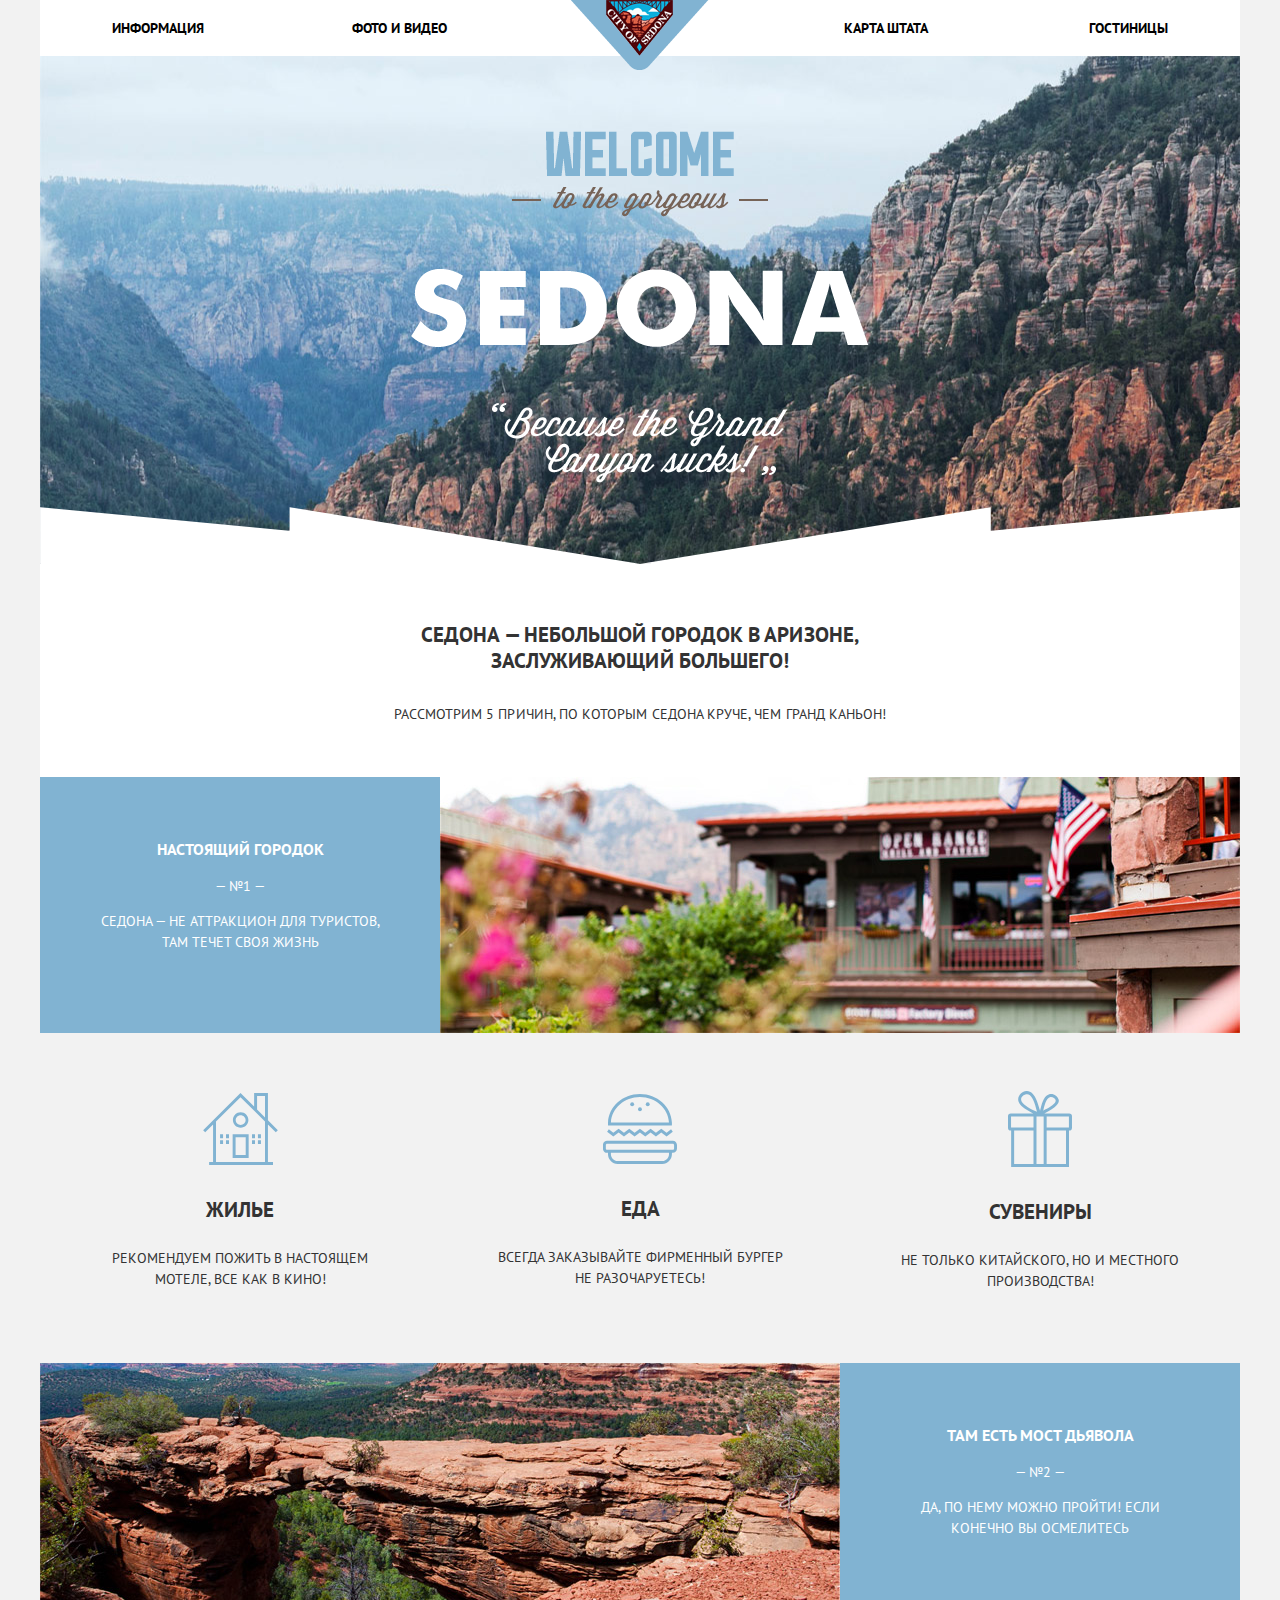
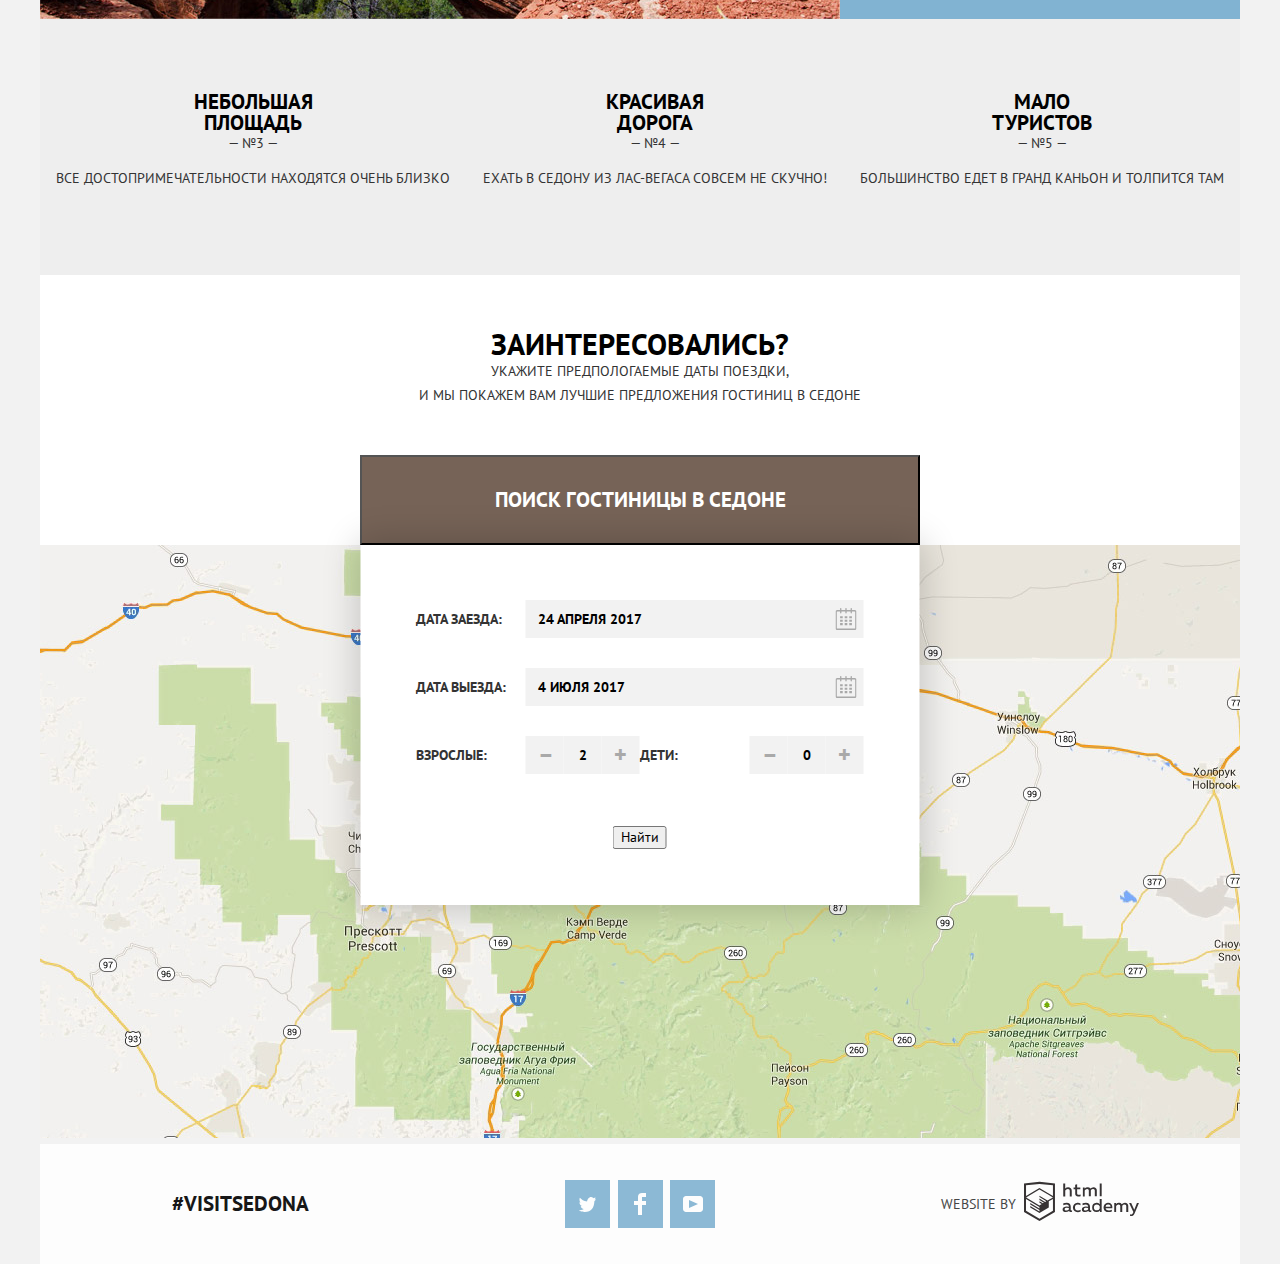
==== index.html @ 1374d5f4 "form" ====
<!DOCTYPE html>
<html lang="ru">

<head>
    <meta charset="utf-8">
    <title>sedona</title>
    <link href="https://fonts.googleapis.com/css?family=PT+Sans:400,700&amp;subset=cyrillic" rel="stylesheet">
    <link href="css/normalize.css" rel="stylesheet">
    <link href="css/style.css" rel="stylesheet">
</head>

<body class="container">

    <header class="main-header">
        <nav class="main-navigation">
            <a class="main-header-logo">
        <img src="img/logo.png" width="138" height="70" alt="Логотип Sedona">
        </a>

            <ul class="site-navigation">
                <li><a href="info.html">Информация</a></li>
                <li><a href="news.html">Фото и видео</a></li>
                <li><a href="price.html">Карта штата</a></li>
                <li><a href="catalog.html">Гостиницы</a></li>
            </ul>
        </nav>
    </header>

    <main>
        <div class="welcome-image">
            <img src="img/welcome-layer.png" width="458" height="352" alt="Welcome to the gorgeus Sedona">
        </div>

        <section class="annotation">
            <h1 class="visually-hidden">Седона</h1>
            <h2>Седона &mdash; небольшой городок в Аризоне, заслуживающий большего!</h2>
            <p>Рассмотрим 5 причин, по которым Седона круче, чем Гранд Каньон!</p>
        </section>

        <section class="reasons1">
            <h2 class="visually-hidden">Список преимуществ Седоны</h2>
            <div class="reasons-item">
                <h3>Настоящий городок</h3>
                <span>— №1 —</span>
                <p>Седона — не аттракцион для туристов, там течет своя жизнь</p>

            </div>
        </section>

        <section class="advantages">
            <ul class="advantages-list">
                <li class=advantages-item>
                    <svg xmlns="http://www.w3.org/2000/svg" width="75" height="72" viewBox="0 0 75 72"><g fill="#81B3D2"><path d="M29.656 65.033h16V41.21h-16v23.823zm2.937-20.899h10.125V62.11H32.593V44.134z"/><path d="M72.771 39.253l2.076-2.068-9.908-9.865V0H51.127v13.567L37.5 0 .152 37.185l2.077 2.068 7.832-7.795v37.618H6.124V72h63.875v-2.924H64.94V31.458l7.831 7.795zM62.002 69.076H12.999V28.534L37.5 4.149l24.502 24.385v40.542zm0-44.682l-7.938-7.902V2.924h7.938v21.47z"/><path d="M29.906 27.08c0 4.261 3.47 7.713 7.75 7.713 4.279 0 7.75-3.452 7.75-7.713 0-4.259-3.471-7.713-7.75-7.713-4.281 0-7.75 3.454-7.75 7.713zm7.75-4.945c2.744 0 4.969 2.214 4.969 4.945 0 2.732-2.225 4.948-4.969 4.948-2.746 0-4.97-2.216-4.97-4.948 0-2.731 2.225-4.945 4.97-4.945zM17.061 41.21h3v3.919h-3zM22.999 41.21h3v3.919h-3zM17.061 47.182h3v3.919h-3zM22.999 47.182h3v3.919h-3zM48.998 41.21h3v3.919h-3zM54.936 41.21h3v3.919h-3zM48.998 47.182h3v3.919h-3zM54.936 47.182h3v3.919h-3z"/></g></svg>
                    <h4>Жилье</h4>
                    <p>Рекомендуем пожить в настоящем<br> мотеле, все как в кино!</p>
                </li>
                <li class=advantages-item>
                    <svg xmlns="http://www.w3.org/2000/svg" width="74" height="70" viewBox="0 0 74 70"><g fill="#81B3D2"><path d="M69.854 46.71H4.051c-2.274 0-4.135 1.94-4.135 4.313v3.504c0 2.372 1.861 4.313 4.135 4.313h.93v1.053c0 5.536 4.341 10.065 9.648 10.065h44.646c5.306 0 9.648-4.529 9.648-10.065V58.84h.93c2.274 0 4.135-1.941 4.135-4.313v-3.504c0-2.373-1.86-4.313-4.134-4.313zm-3.848 13.184c0 3.871-3.019 7.021-6.73 7.021H14.629c-3.711 0-6.731-3.15-6.731-7.021v-1.053h58.107v1.053zm5.065-5.367c0 .688-.558 1.271-1.218 1.271H4.051c-.66 0-1.217-.582-1.217-1.271v-3.504c0-.688.558-1.271 1.217-1.271h65.802c.66 0 1.218.582 1.218 1.271v3.504zM15.634 38.406l5.323 4.059 5.326-4.059 5.328 4.059 5.328-4.059 5.328 4.059 5.329-4.059 5.327 4.059 5.33-4.06 5.336 4.059 6.194-4.712-1.72-2.459-4.474 3.403-5.336-4.057-5.33 4.056-5.327-4.057-5.329 4.057-5.328-4.057-5.328 4.057-5.328-4.057-5.325 4.057-5.323-4.057-5.327 4.057-4.467-3.401-1.721 2.457 6.188 4.714zM7.978 31.544H68.855c.041-.619.069-1.241.069-1.87 0-.394-.016-.783-.032-1.173C68.227 12.657 54.186 0 36.952 0 19.719 0 5.677 12.657 5.013 28.501c-.017.39-.032.78-.032 1.173 0 .629.028 1.251.07 1.87h2.927zM36.952 3.043c15.591 0 28.35 11.316 29.021 25.458H7.931c.673-14.142 13.43-25.458 29.021-25.458z"/><ellipse cx="36.952" cy="15.26" rx="1.945" ry="2.03"/><ellipse cx="29.172" cy="10.23" rx="1.946" ry="2.03"/><ellipse cx="44.732" cy="10.23" rx="1.946" ry="2.03"/></g></svg>
                    <h4>Еда</h4>
                    <p>Всегда заказывайте фирменный бургер не разочаруетесь!</p>
                </li>
                <li class=advantages-item>
                    <svg xmlns="http://www.w3.org/2000/svg" width="64" height="76" viewBox="0 0 64 76"><path fill-rule="evenodd" clip-rule="evenodd" fill="#81B3D2" d="M61.097 22.501H36.312C50.125 15.602 51.229 11.25 50.72 8.816c-1.162-3.963-5.692-7.023-10.002-5.407-5.569 2.089-7.137 10.388-8.644 16.387-1.924-6.07-3.784-13.814-8.136-17.737C22.677.921 20.843-.205 18.175.031c-4.026.356-9.802 5.382-7.458 10.981 2.251 5.378 9.687 8.777 14.578 11.489H2.879A2.882 2.882 0 0 0 0 25.37v11.322a2.882 2.882 0 0 0 2.879 2.869h.274V76h57.841V39.561h.103a2.882 2.882 0 0 0 2.88-2.869V25.37a2.882 2.882 0 0 0-2.88-2.869zM42.413 5.944c2.103-.31 4.982 1.299 5.255 3.209.393 2.756-3.4 5.255-5.086 6.421-2.523 1.744-4.928 2.643-7.287 4.055.884-3.69 2.549-13.011 7.118-13.685zm-22.882 9.968c-2.225-1.485-6.544-4.431-6.44-7.771.112-3.595 5.743-6.57 8.814-3.886 3.856 3.371 5.713 11.105 7.119 16.557-3.249-1.539-6.328-2.788-9.493-4.9zm5.972 57.114H6.136V39.561h19.368v33.465zm0-36.502H3.046V25.538h22.457v10.986zm10.157 0v36.503h-7.174V25.538h7.174v10.986zm22.351 36.502H38.644V39.561h19.367v33.465zm2.92-36.502H38.644V25.538h22.287v10.986z"/></svg>
                    <h4>Сувениры</h4>
                    <p>Не только китайского, но и местного производства!</p>
                </li>
            </ul>
        </section>

        <section class="reasons2">
            <div class="reasons-item">
                <h3>Там есть Мост Дьявола</h3>
                <span>— №2 — </span>
                <p>Да, по нему можно пройти! Если конечно вы осмелитесь</p>
            </div>
        </section>

        <section class="features">
            <ul class="features-list">
                <li class="feature-item">
                    <h3>Небольшая площадь</h3>
                    <span>— №3 —</span>
                    <p>Все достопримечательности находятся очень близко</p>
                </li>
                <li class="feature-item">
                    <h3>Красивая дорога</h3>
                    <span>— №4 —</span>
                    <p>Ехать в Седону из Лас-Вегаса совсем не скучно!</p>
                </li>
                <li class="feature-item">
                    <h3>Мало туристов</h3>
                    <span>— №5 —</span>
                    <p>Большинство едет в Гранд Каньон и толпится там</p>
                </li>
            </ul>
        </section>

        <section class="form">
            <h2>Заинтересовались?</h2>
            <p>Укажите предпологаемые даты поездки,<br> и мы покажем вам лучшие предложения гостиниц в Седоне</p>
            <button type="submit" class="search-button button">Поиск гостиницы в Седоне</button>
            <form class="search-form" method="get" action="https://echo.htmlacademy.ru">
                <p class="search-item">
                    <label for="search-checkindate">Дата заезда:</label>
                    <input id="search-checkindate" type="text" name="search-checkindate" value="24 апреля 2017">
                    <span class="visually-hidden">Открыть календарь</span>
                    <span class="calendar">
<svg xmlns="http://www.w3.org/2000/svg" width="21" height="22" viewBox="0 0 21 22"><path d="M19.251 2.025h-2.845V.648c0-.381-.294-.689-.656-.689-.363 0-.656.308-.656.689v1.377h-3.938V.648c0-.381-.294-.689-.655-.689-.363 0-.657.308-.657.689v1.377H5.906V.648c0-.381-.294-.689-.656-.689-.363 0-.657.308-.657.689v1.377H1.75C.784 2.025 0 2.847 0 3.862v16.302C0 21.179.784 22 1.75 22h17.501c.966 0 1.749-.821 1.749-1.836V3.862c0-1.015-.783-1.837-1.749-1.837zm.437 18.139a.448.448 0 0 1-.437.459H1.75a.45.45 0 0 1-.438-.459V3.862a.45.45 0 0 1 .438-.459h2.844v1.378c0 .381.294.689.657.689.362 0 .656-.308.656-.689V3.403h3.938v1.378c0 .381.294.689.657.689.361 0 .655-.308.655-.689V3.403h3.938v1.378c0 .381.293.689.656.689.362 0 .656-.308.656-.689V3.403h2.845c.241 0 .437.206.437.459v16.302z"/><path d="M4.594 8.225h2.625v2.066H4.594zM4.594 11.668h2.625v2.067H4.594zM4.594 15.112h2.625v2.066H4.594zM9.188 15.112h2.625v2.066H9.188zM9.188 11.668h2.625v2.067H9.188zM9.188 8.225h2.625v2.066H9.188zM13.781 15.112h2.625v2.066h-2.625zM13.781 11.668h2.625v2.067h-2.625zM13.781 8.225h2.625v2.066h-2.625z"/></svg>
</span>
                </p>
                <p class="search-item">
                    <label for="search-checkoutdate">Дата выезда:</label>
                    <input id="search-checkoutdate" type="text" name="checkoutdate" value="4 июля 2017">
                    <span class="visually-hidden">Открыть календарь</span>
                    <span class="calendar">
<svg xmlns="http://www.w3.org/2000/svg" width="21" height="22" viewBox="0 0 21 22"><path d="M19.251 2.025h-2.845V.648c0-.381-.294-.689-.656-.689-.363 0-.656.308-.656.689v1.377h-3.938V.648c0-.381-.294-.689-.655-.689-.363 0-.657.308-.657.689v1.377H5.906V.648c0-.381-.294-.689-.656-.689-.363 0-.657.308-.657.689v1.377H1.75C.784 2.025 0 2.847 0 3.862v16.302C0 21.179.784 22 1.75 22h17.501c.966 0 1.749-.821 1.749-1.836V3.862c0-1.015-.783-1.837-1.749-1.837zm.437 18.139a.448.448 0 0 1-.437.459H1.75a.45.45 0 0 1-.438-.459V3.862a.45.45 0 0 1 .438-.459h2.844v1.378c0 .381.294.689.657.689.362 0 .656-.308.656-.689V3.403h3.938v1.378c0 .381.294.689.657.689.361 0 .655-.308.655-.689V3.403h3.938v1.378c0 .381.293.689.656.689.362 0 .656-.308.656-.689V3.403h2.845c.241 0 .437.206.437.459v16.302z"/><path d="M4.594 8.225h2.625v2.066H4.594zM4.594 11.668h2.625v2.067H4.594zM4.594 15.112h2.625v2.066H4.594zM9.188 15.112h2.625v2.066H9.188zM9.188 11.668h2.625v2.067H9.188zM9.188 8.225h2.625v2.066H9.188zM13.781 15.112h2.625v2.066h-2.625zM13.781 11.668h2.625v2.067h-2.625zM13.781 8.225h2.625v2.066h-2.625z"/></svg>
</span>
                </p>
                <div class="wrap-column-index">
                    <p class="search-item">
                        <label for="search-adults">Взрослые:</label>
                        <span class="visually-hidden">Уменьшить количество взрослых</span>
                        <button class="minus" type="button">–</button>
                        <input id="search-adults" type="text" name="search-adults" value="2" class="guest">
                        <span class="visually-hidden">Увеличить количество взрослых</span>
                        <button class="plus" type="button">+</button>
                    </p>
                    <p class="search-item">
                        <label for="search-children" class="search-child">Дети:</label>
                        <span class="visually-hidden">Уменьшить количество детей</span>
                        <button class="minus" type="button">–</button>
                        <input id="search-children" type="text" name="search-children" value="0" class="guest">
                        <span class="visually-hidden">Увеличить количество детей</span>
                        <button class="plus" type="button">+</button>
                    </p>
                </div>
                <button class="form-button" type="submit">Найти</button>
            </form>
        </section>
        <div class="map">
            <img src="img/map.jpg" width="1200" height="593" alt="карта">
        </div>
    </main>

    <footer class="main-footer footer-index">

        <div class="footer-social">
            <a class="sedona-visit" href="#">#visitsedona</a>
            <ul class="social-link">
                <li><a class="social-button" href="#" aria-label="Твиттер"><svg xmlns="http://www.w3.org/2000/svg" xmlns:xlink="http://www.w3.org/1999/xlink" width="17" height="15" viewBox="0 0 17 15"><path fill="#FFF" d="M10.95.144c1.685-.496 2.984.27 3.577 1.179.673-.231 1.331-.481 2.011-.708a2.345 2.345 0 0 1-.857 1.768c.685.17 1.304-.491 1.304-.491-.169 1-1.006 1.788-1.563 2.024-.231 6.75-3.175 11.217-10.077 11.082h-.446c-.41 0-4.164-.46-4.898-1.887 2.271.196 3.893-.422 4.693-1.177-.96-.3-2.679-.477-2.979-2.95.349.106.564.228 1.19.119C1.705 8.247.374 7.53.448 5.33c.285.328 1.067.536 1.34.472C1.085 5.561-.182 2.442.894.85c1.818 1.854 3.735 3.606 7.152 3.773C8.254 2.33 9.183.793 10.95.144z"/></svg></a></li>
                <li><a class="social-button" href="#" aria-label="Фейсбук"><svg xmlns="http://www.w3.org/2000/svg" width="12" height="22" viewBox="0 0 12 22"><path fill="#FFF" d="M12 4V0H8a4 4 0 0 0-4 4v4H0v4h4v10h4V12h4V8H8V4h4z"/></svg></a></li>
                <li><a class="social-button" href="#" aria-label="Youtube"><svg xmlns="http://www.w3.org/2000/svg" xmlns:xlink="http://www.w3.org/1999/xlink" width="20" height="16" viewBox="0 0 20 16"><path fill="#FFF" d="M17 0H3C1.35 0 0 1.35 0 3v10c0 1.65 1.35 3 3 3h14c1.65 0 3-1.35 3-3V3c0-1.65-1.35-3-3-3zM6.027 11.998V4.002L15.014 8l-8.987 3.998z"/></svg></a></li>
            </ul>

            <p class="footer-copyright">

                <span>Website by</span>
                <a class="footer-logo" href="https://htmlacademy.ru"><svg id="Layer_1" data-name="Layer 1" xmlns="http://www.w3.org/2000/svg" width="115" height="41" viewBox="0 0 108.08 36.85"><title>logo-htmlacademy-small1</title><path d="M44.61,26.88a2,2,0,0,0,.55-0.1v1.33a3.25,3.25,0,0,1-1.18.21,1.67,1.67,0,0,1-1.67-1,4.84,4.84,0,0,1-3.14,1.08c-1.51,0-2.91-.83-2.91-2.55,0-2.13,2-2.79,3.71-2.79a11.08,11.08,0,0,1,2.17.25v-0.3c0-1-.76-1.77-2.19-1.77a7.42,7.42,0,0,0-3,.64v-1.7a10.21,10.21,0,0,1,3.19-.55c2.36,0,3.81,1.12,3.81,3.65v3a0.54,0.54,0,0,0,.49.59h0.17Zm-6.44-1.13A1.35,1.35,0,0,0,39.63,27h0.11a3.39,3.39,0,0,0,2.41-1V24.58a9.72,9.72,0,0,0-1.81-.21c-1,0-2.16.33-2.16,1.38h0Zm12.36-6.11a5,5,0,0,1,2.57.64V22a4.08,4.08,0,0,0-2.3-.7,2.75,2.75,0,1,0,0,5.49,5,5,0,0,0,2.43-.64v1.71a6.27,6.27,0,0,1-2.76.57A4.21,4.21,0,0,1,46,24.51q0-.21,0-0.41a4.32,4.32,0,0,1,4.18-4.46h0.38Zm12.17,7.24a2,2,0,0,0,.55-0.1v1.33a3.25,3.25,0,0,1-1.18.21,1.67,1.67,0,0,1-1.67-1,4.84,4.84,0,0,1-3.14,1.08c-1.51,0-2.91-.83-2.91-2.55,0-2.13,2-2.79,3.71-2.79a11.08,11.08,0,0,1,2.17.25v-0.3c0-1-.76-1.77-2.19-1.77a7.42,7.42,0,0,0-3,.64v-1.7a10.21,10.21,0,0,1,3.19-.55c2.36,0,3.81,1.12,3.81,3.65v3a0.54,0.54,0,0,0,.49.59h0.17Zm-6.44-1.13A1.35,1.35,0,0,0,57.73,27h0.11a3.39,3.39,0,0,0,2.41-1V24.58a9.72,9.72,0,0,0-1.81-.21c-1.06,0-2.16.33-2.16,1.38h0ZM73,16V28.2H71.35V26.88a3.88,3.88,0,0,1-3.19,1.54,4.4,4.4,0,0,1,0-8.78,3.81,3.81,0,0,1,3,1.3V16H73Zm-4.53,5.22a2.76,2.76,0,1,0,0,5.52A2.86,2.86,0,0,0,71.15,25V23A2.91,2.91,0,0,0,68.49,21.27ZM79,19.64c3.31,0,4.46,2.68,3.92,5.09H76.7c0.21,1.5,1.67,2.11,3.19,2.11a6.11,6.11,0,0,0,2.64-.59v1.6a7.14,7.14,0,0,1-3,.57C77,28.42,74.78,27,74.78,24a4.18,4.18,0,0,1,4-4.39H79Zm0.09,1.54a2.28,2.28,0,0,0-2.44,2.1v0.06H81.3A2,2,0,0,0,79.13,21.18Zm5.73,7V19.87h1.65v1a3.81,3.81,0,0,1,2.78-1.27A2.86,2.86,0,0,1,91.89,21a4.12,4.12,0,0,1,2.91-1.33A3.06,3.06,0,0,1,98,23V28.2h-1.9V23.05a1.59,1.59,0,0,0-1.42-1.75H94.42a2.8,2.8,0,0,0-2.07,1.12V28.2h-1.9V23.05A1.59,1.59,0,0,0,89,21.31H88.8a3,3,0,0,0-2.21,1.29v5.63H84.86Zm21.31-8.33h1.9l-3.91,9.46c-0.9,2.17-2.09,2.86-3.35,2.86a4.76,4.76,0,0,1-1.1-.14V30.46a2.86,2.86,0,0,0,.85.12c0.9,0,1.58-.64,2.07-1.9l0.17-.42-4-8.4h2l2.86,6.29ZM38.73,1.46V6.22a3.81,3.81,0,0,1,2.7-1.14,3.25,3.25,0,0,1,3.44,3.4v5.15H43V8.72a1.81,1.81,0,0,0-1.61-2h-0.3a2.93,2.93,0,0,0-2.32,1.39v5.52h-1.9V1.46h1.9ZM49.94,2.31v3h3V6.91h-3v3.81c0,1.1.5,1.46,1.58,1.46a4.49,4.49,0,0,0,1.69-.33v1.6A6.8,6.8,0,0,1,51,13.8a2.55,2.55,0,0,1-2.86-2.74V6.89H46.58V5.26h1.5V2.74Zm5.4,11.31V5.28H57v1A3.81,3.81,0,0,1,59.77,5a2.86,2.86,0,0,1,2.6,1.33A4.12,4.12,0,0,1,65.28,5,3.06,3.06,0,0,1,68.44,8.4v5.21h-1.9V8.46a1.59,1.59,0,0,0-1.42-1.75H64.89a2.8,2.8,0,0,0-2.07,1.12v5.78h-1.9V8.46A1.59,1.59,0,0,0,59.5,6.71H59.27A3,3,0,0,0,57.06,8v5.63H55.34ZM71.17,1.45H73V13.6H71.17V1.45ZM14.71,0H14.55L0,1.54V28.21l14.55,8.66,14.55-8.66V1.54Zm12.5,27.1L14.55,34.64,1.9,27.12V16.18l12.59,7.5V25L5.86,19.9v1.31l8.68,5.21v1.39L5.87,22.65V24l8.68,5.21,8.75-5.24V18.31L27.2,16V27.12Zm0-12.53-3.48,2-1.6,1L14.51,13v1.31L21,18.23H21l-0.14.09-1,.54-5.37-3.2V17l4.24,2.52-1,.67-3.2-1.9v1.31l2.1,1.24L14.5,22.1,2,14.65,14.51,7.11Zm0-1.32L14.49,5.76,1.91,13.25v-10L14.56,1.92,27.21,3.25v10h0Z" transform="translate(0 -0.02)" fill="#231f20"/></svg></a>
            </p>
        </div>
    </footer>
</body>

</html>
---- css/style.css ----
body {
    margin: 0;
    padding: 0;

    font-family: "PT Sans", Arial, sans-serif;
    color: #333333;
    text-transform: uppercase;
    font-size: 14px;
    line-height: 21px;
    text-align: center;
    margin: 0;
    background-color: #f2f2f2;
    letter-spacing: normal;
}


a {
    text-decoration: none;
}

.visually-hidden:not(:focus):not(:active),
input[type="checkbox"].visually-hidden,
input[type="radio"].visually-hidden {
    position: absolute;
    width: 1px;
    height: 1px;
    margin: -1px;
    border: 0;
    padding: 0;
    white-space: nowrap;
    clip: rect(0 0 0 0);
    overflow: hidden;
}

.container {
    width: 1200px;
    margin-left: auto;
    margin-right: auto;
    box-sizing: border-box;
    padding: 0;
    box-shadow: 0 0 15px 5px rgba (0, 1, 1, .2)
}

.main-header {
    background-color: #ffffff;
}

.main-navigation {
    font-size: 14px;
    line-height: 26px;
    color: #000000;
}


.main-header-logo img {
    position: absolute;
    left: 50%;
    webkit-transform: translateX(-50%);
    ms-transform: translateX(-50%);
    transform: translateX(-50%);
    z-index: 1;
}


.site-navigation {
    list-style: none;
}


ul.site-navigation {
    margin: 0;
    padding: 0;
    min-height: 56px;
    display: flex;
    flex-direction: row;
    flex-wrap: wrap;
    justify-content: space-between;
    align-items: center;
}

.site-navigation li {
    width: 20%;
    margin: 0;
    padding: 0;
}

.site-navigation li:first-child {
    text-align: left;
    margin-left: 6%;
}

.site-navigation li:last-child {
    text-align: right;
    margin-right: 6%;
}

.site-navigation li:nth-child(2) {
    text-align: left;
    margin-right: auto;

}

.site-navigation li:nth-child(3) {
    text-align: right;
    margin-left: auto;

}

.site-navigation a {
    color: #000000;
    font-weight: bold;
}

.site-navigation a:hover {
    color: #81b3d2;
}

.site-navigation a:focus {
    color: #b2b2b2;
}

.site-navigation a:active {
    color: #000000;
    opacity: 0.3;
}

.current-page a {
    color: #766357;
}

.main-footer {
    background-color: #ffffff;
    opacity: 0.9;
}


.footer-social {
    display: flex;
    justify-content: center;
    align-items: center;
    flex-wrap: wrap;
    min-height: 120px;
    text-align: center;
}


.sedona-visit {
    text-align: center;
    font-size: 21px;
    line-height: 26px;
    font-weight: 700;
    color: #000;
    width: 400px;
}

.social-link {
    margin: 0;
    padding: 0;
    list-style: none;
    display: flex;
    align-items: center;
    justify-content: space-between;
    width: 150px;
    padding-left: 125px;
    padding-right: 125px;
}

.social-button {
    display: flex;
    align-items: center;
    justify-content: center;
    width: 45px;
    height: 48px;
    background-color: #81b3d2;
}

.social-button:hover {
    background-color: #669ec0;
}

.social-button:focus,
.social-button:active {
    background-color: #5496bd;
}

.social-button:hover path {
    fill: #ffffff;
}

.social-button:active path {
    fill: #88b6d1;
}

.footer-copyright {
    display: flex;
    justify-content: center;
    align-items: center;
    width: 400px;
}

.footer-logo {
    padding-left: 8px;
    color: #231f20;
}

.footer-logo:hover path,
.footer-logo:focus path {
    fill: #81b3d2;
}

.footer-logo:active path {
    fill-opacity: 0.3;
}


/* index */

.welcome-image {
    width: 1200px;
    height: 508px;
    margin-left: auto;
    margin-right: auto;
    background-color: #7dacce;
    background-image: url("../img/background-photo.jpg");
    background-repeat: no-repeat;
    position: relative;
    background-position: 50% 21%;
    text-align: center;
}

.welcome-image img {
    margin-top: 75px;
    margin-bottom: 23px;
}

.welcome-image::after {
    content: url("../img/shape-1.png");
    position: absolute;
    bottom: -6px;
    left: 0;
}

.annotation {
    background-color: #ffffff;

    padding-top: 58px;
    padding-bottom: 50px;
    margin-left: auto;
    margin-right: auto;
}

.annotation h2 {
    font-size: 21px;
    line-height: 26px;
    font-weight: 700;
    text-align: center;
    letter-spacing: 0.04px;

    margin-top: 0;
    padding-bottom: 10px;
    width: 480px;
    padding-left: 360px;
}

.annotation p {
    line-height: 26px;
    letter-spacing: 0.06px;
    text-align: center;

    margin-left: auto;
    margin-right: auto;
    margin-bottom: 0px;
    margin-top: 0;
}

.city-info {
    font-size: 21px;
    line-height: 21px;
    color: #000000;
}

.reasons1,
.reasons2 {
    margin: 0px;
    padding: 0px;
    display: flex;

    list-style: none;
    background-color: #81b3d2;
}

.reasons1::after {
    width: 800px;
    height: 256px;
    content: url(../img/town.jpg)
}

.reasons-item {
    color: #ffffff;
    text-align: center;
    width: 400px;
    padding: 45px 58px;
}

.advantages-list {
    margin: 0;
    padding: 0;

    min-height: 330px;

    list-style: none;
}

.advantages-list,
.features-list {
    display: flex;
    flex-direction: row;
    justify-content: space-around;
    align-items: center;
}

.advantages-item {
    text-align: center;
    list-style: none;
    width: 300px;
}

.advantages-item h4 {
    font-size: 21px;
    line-height: 21px;
}


.reasons2::before {
    width: 800px;
    height: 256px;
    content: url(../img/bridge.jpg)
}

.features {
    background-color: #eeeeee;
}

.features-list {
    list-style: none;
    padding: 0;
    margin: 0;
    min-height: 256px;
}

.feauters-item {
    width: 280px;
}


.features h3 {
    font-size: 21px;
    line-height: 21px;
    color: #000000;
    margin: 0 auto;
    width: 135px;
}

.button {
    padding: 3px 10px;
    font: inherit;
    font-weight: 600;
}

.form {
    text-align: center;
    vertical-align: middle;

    background-color: #ffffff;
    margin-left: auto;
    margin-right: auto;
    margin-bottom: 0;
    position: relative;
}

.form h2 {
    margin: 0;
    font-size: 30px;
    font-weight: 700;
    color: #000000;

    padding-bottom: 5px;
    padding-top: 58px;
}

.form p {
    line-height: 24px;
    text-align: center;
    margin: 0 auto;
}

.search-button {
    font-size: 21px;
    line-height: 26px;
    font-weight: 700;
    color: #ffffff;
    text-transform: uppercase;

    background-color: #766357;

    min-width: 560px;
    margin-top: 48px;
    padding-top: 30px;
    padding-bottom: 30px;
}

.search-button:hover,
.search-button:focus {
    background-color: #604e43;
}

.search-button:active {
    opacity: 0.3;

    background-color: #503e33;
}

.search-form {
    background-color: #ffffff;
    position: absolute;
    left: 50%;
    -webkit-transform: translateX(-50%);
    -ms-transform: translateX(-50%);
    transform: translateX(-50%);
    top: 100%;
    padding-top: 55px;
    padding-left: 55px;
    padding-right: 56px;
    padding-bottom: 56px;
    -webkit-box-shadow: 0px 0px 35px 3px rgba(0, 1, 1, 0.2);
    box-shadow: 0px 0px 35px 3px rgba(0, 1, 1, 0.2);
    -webkit-animation-name: show;
    animation-name: show;
    -webkit-animation-duration: 1s;
    animation-duration: 1s;
    -webkit-animation-timing-function: ease;
    animation-timing-function: ease;

}

.search-form p {
    text-align: left;

    margin: 0;
    margin-bottom: 30px;
}

.search-form input[type="text"] {
    font: inherit;
    font-weight: 700;
    text-transform: uppercase;

    background-color: #f2f2f2;

    border: none;
    -webkit-box-sizing: border-box;
    box-sizing: border-box;
    height: 38px;
}

.search-form input[type="text"]:not(.guest) {
    font-weight: 700;
    color: #000000;

    width: 90%;
    position: relative;
    padding-left: 12px;
}

.search-form input[type="text"]:hover {
    background-color: #ebebeb;
}

.search-form input[type="text"]:focus {
    background-color: #ffffff;
    border-color: #e5e5e5;
}

.calendar {
    opacity: 0.3;
    position: absolute;
    left: 85%;
}

.calendar svg {
    display: block;
}

.calendar:hover {
    opacity: 1;
}

.calendar:active {
    fill: #81b3d2;
}

.guest {
    font: inherit;
    font-weight: 700;
    text-align: center;

    -webkit-box-sizing: border-box;
    box-sizing: border-box;
    height: 38px;
    width: 38px;
}

.minus,
.plus {
    font: inherit;
    font-size: 24px;
    font-weight: 600;
    line-height: 26px;
    text-transform: uppercase;
    color: #a9a9a9;

    background-color: #f2f2f2;

    border: none;
    cursor: pointer;
    -webkit-box-sizing: border-box;
    box-sizing: border-box;
    padding: 0px;
    width: 38px;
    height: 38px;
    padding-bottom: 3px;
    padding-left: 3px;
}

.plus {
    padding-top: 2px;
    padding-left: 0px;
}

.minus:hover,
.plus:hover,
.minus:focus,
.plus:focus {
    color: #000000;
}

.minus:active,
.plus:active {
    color: #81b3d2;
}

.search-item .child {
    min-width: 50px;
}

.search-item label {
    font-weight: 700;
    line-height: 26px;
    letter-spacing: 0.041px;
    padding-right: 10px;
    min-width: 100px;
}

.submit-button {
    font-size: 21px;
    line-height: 26px;
    font-weight: 700;
    min-height: 58px;
    min-width: 457px;
}

.submit-button:hover,
.submit-button:focus {
    background-color: #669ec0;
}

.submit-button:active {
    color: #88b6d1;

    background-color: #5496bd;
}

.search-item {
    display: -webkit-box;
    display: -ms-flexbox;
    display: flex;
    -webkit-box-align: center;
    -ms-flex-align: center;
    align-items: center;
    -ms-flex-negative: 0;
    flex-shrink: 0;
}

.wrap-column-index {
    display: -webkit-box;
    display: -ms-flexbox;
    display: flex;
    -webkit-box-pack: justify;
    -ms-flex-pack: justify;
    justify-content: space-between;
    padding-bottom: 22px;
}

.wrap-column-index label {
    width: 93px;
}

.search-item .child {
    padding-right: 0px;
    padding-left: 0px;
    display: block;
    width: 64px;
}



/* catalog */

.site-navigation current-page {
    color: #766357;
}

.filters {
    padding: 28px 72px;
    background-image: url("../img/filter background.jpg");
    background-repeat: no-repeat;
    background-position: 0 -55px;
    color: #ffffff;
}

.filter {
    display: flex;
    flex-wrap: wrap;
}

.filter-form:first-child {
    width: 255px;
}

.filter-form:nth-child(2) {
    width: 280px;
    margin-right: 200px;
}

.filter fieldset {
    margin: 0;
    padding: 0;
    border: none;
    text-align: left;
}

.filters-legend {

    font-weight: 700;
    font-size: 16px;
    line-height: 21px;
}

.filter ul {
    margin: 0;
    padding: 0;
    list-style: none;
}

.filter-option {
    margin-top: 25px;
    padding-left: 40px;
}

.filter-option label {
    position: relative;

    display: block;

    -webkit-user-select: none;
    -moz-user-select: none;
    -ms-user-select: none;
    user-select: none;
    cursor: pointer;
}


.filter-option label::before {
    content: "";

    position: absolute;
    left: -40px;

    width: 25px;
    height: 25px;

    background-image: url("../img/checkbox-off.svg");
    background-repeat: no-repeat;
    background-position: 0 0;
}

.filter-input:checked + label::before {
    width: 27px;

    background-image: url("../img/checkbox-on.svg");
}

.filter-input:disabled + label::before {
    opacity: 0.3;
}

.filter-option input:focus,
.filter-option input:active {
    color: #6a6a6a;
}

.filter input {
    margin: 0;
    padding: 0;

    font: inherit;
    color: inherit;

    background-color: transparent;
    border: none;
    outline: none;

    cursor: pointer;
}


.filter-range {
    margin-left: auto;
    width: 318px;
    color: #ffffff;
    text-transform: uppercase;
    text-align: left;
}

.price {
    position: relative;
    height: 36px;
    margin-top: 10px;
    margin-bottom: 20px;

    font-size: 0;
    border: 2px solid #ffffff;
    border-radius: 2px;
}

.price::after {
    content: "";
    position: absolute;
    top: 50%;
    left: 50%;

    width: 2px;
    height: 22px;

    background: #ffffff;
    transform: translate(-50%, -50%);
}

.price label {
    display: inline-block;

    font-size: 14px;
    line-height: 38px;
    vertical-align: top;

    cursor: pointer;
}

.price .min-price,
.price .max-price {
    width: 90px;
    padding-left: 65px;
}

.price input {
    width: 50px;
    margin: 0;

    color: inherit;
    font: inherit;

    background: none;
    border: none;
}

.range-controls {
    position: relative;

    margin-bottom: 32px;
}

.range-controls .scale {
    height: 2px;

    background: rgba(255, 255, 255, 0.3);
}

.range-controls .color-scale {
    width: 80%;
    height: 2px;

    background: #ffffff;
}

.btn-toggle {
    position: absolute;
    top: -9px;

    width: 4px;
    height: 4px;

    background: #ababab;
    border: 8px solid #ffffff;
    border-radius: 50%;
    box-shadow: 0 2px 1px 0 rgba(0, 1, 1, 0.2);
    cursor: pointer;
}

.btn-toggle-min {
    left: 0;
}

.btn-toggle-max {
    left: 80%;
}

.range-toggle:hover {
    background: #1c4f80;
}

.show {
    display: block;
    margin: 0 auto;
    padding: 6px 35px;

    font-size: 14px;
    line-height: 20px;
    color: #ffffff;
    text-transform: uppercase;

    background: transparent;
    border: 2px solid #ffffff;
    border-radius: 2px;
    cursor: pointer;
}

.show:hover {
    color: #000000;
    background-color: #ffffff;
    cursor: pointer;
}


.search-result {
    background-color: #ffffff;
}

.sort {
    display: flex;
    align-items: baseline;
    justify-content: flex-start;
    margin: 0;
    padding: 32px 72px;

    border-bottom: 1px solid #e5e5e5;
    list-style: none;
}


.found {
    font-family: inherit;
    font-size: 21px;
    font-weight: 700;
    line-height: 26px;
    color: #000000;
    margin-right: 45px;

}

.sort-by {
    font-size: 12px;
    font-weight: normal;
    line-height: 18px;
    color: #000000;
    padding-right: 42px;
}

.sorted {
    margin: 0;
    padding: 0;
}

.by-price,
.by-type,
.by-raiting {
    margin: 0;
    padding-right: 32px;
    font-size: 12px;
    line-height: 18px;
}

.by-price a {
    color: #a3c7de;
}

.by-raiting a,
.by-type a {
    color: #b2b2b2;
    border-bottom: 1px dotted #81b3d2;
}

.btn-sorting:hover {
    color: #81b3d2;
}

.btn-sorting:active {
    color: #000000;
}

.sort-result-btn {
    font-size: 0;
    line-height: 10px;
    padding-left: 470px;
}

.sort-up {
    margin-right: 12px;
}

.sort-second-link:hover path,
.sort-second-link:focus path {
    fill: #cacaca;
    fill-opacity: 1;
}

.sort-second-link:active path,
.sort-second-link.active path {
    fill: #81b3d2;
    fill-opacity: 1;
}

.sort-up:hover path,
.sort-down:hover path {
    fill: #231f20;
}

.sort-up:active path,
.sort-down:active path {
    fill: #81b3d2;
    fill-opacity: 1;
}

.hotels-list {
    margin: 0;
    padding: 0;
    display: flex;
    flex-direction: column;
    list-style: none;
}

.hotels-item {
    display: flex;
    align-items: flex-start;
    flex-wrap: wrap;
    width: 100%;
    padding: 30px 72px;
    border-bottom: 1px solid #e5e5e5;
}

.hotel-image {
    width: 135px;
    height: 90px;
}

.info-wrapper {
    padding-bottom: 8px;
}

.hotel-description {

    padding: 0 0 0 30px;
    text-align: left;
}

.hotel-description h3 {
    margin-top: 0;
    margin-bottom: 8px;
    font-size: 21px;
    line-height: 26px;
    color: #000;
}

.hotel-description h3:hover {
    color: #81b3d2;
}

.hotel-description h3:focus,
.hotel-description h3:active {
    color: #cacaca;
}

.info-wrapper b {
    width: 100px;
    display: inline-block;
    vertical-align: top;
    font-weight: 300;
}

.hotel-rating {
    display: flex;
    flex-direction: column;
    align-items: flex-end;
    justify-content: space-around;

    margin-left: 540px;

}

.stars {
    display: -webkit-box;
    display: -ms-flexbox;
    display: flex;
    list-style: none;
    margin: 0;
}

.stars span {
    display: block;
    width: 18px;
    min-height: 18px;
    margin: 0 0 0 6px;
    padding-bottom: 45px;
    background-image: url("../img/star.svg");
    background-repeat: no-repeat;
}

.rating {
    width: 110px;
    padding: 4px 0;

    text-align: center;

    background-color: #f2f2f2;
}


.btn-sorting {
    font-size: 12px;
    line-height: 18px;
    color: #000000;
}

.button-wrapper {
    display: flex;
}

.button-wrapper a {
    margin-right: 7px;
}

.button-info {
    font-size: 14px;
    line-height: 21px;
    color: #ffffff;

    background-color: #81b3d2;
    border: none;
}

.button-info:hover {
    background-color: #669ec0;
}

.button-info:focus,
.button-info:active {
    color: #88b6d1;
    background-color: #5496bd;
}

.button-buy {
    font-size: 14px;
    line-height: 21px;
    color: #ffffff;

    background-color: #766357;
    border: none;
}

.button-buy:hover {
    background-color: #604e43;
}

.button-buy:focus,
.button-buy:active {
    color: #857871;
    background-color: #503e33;
}
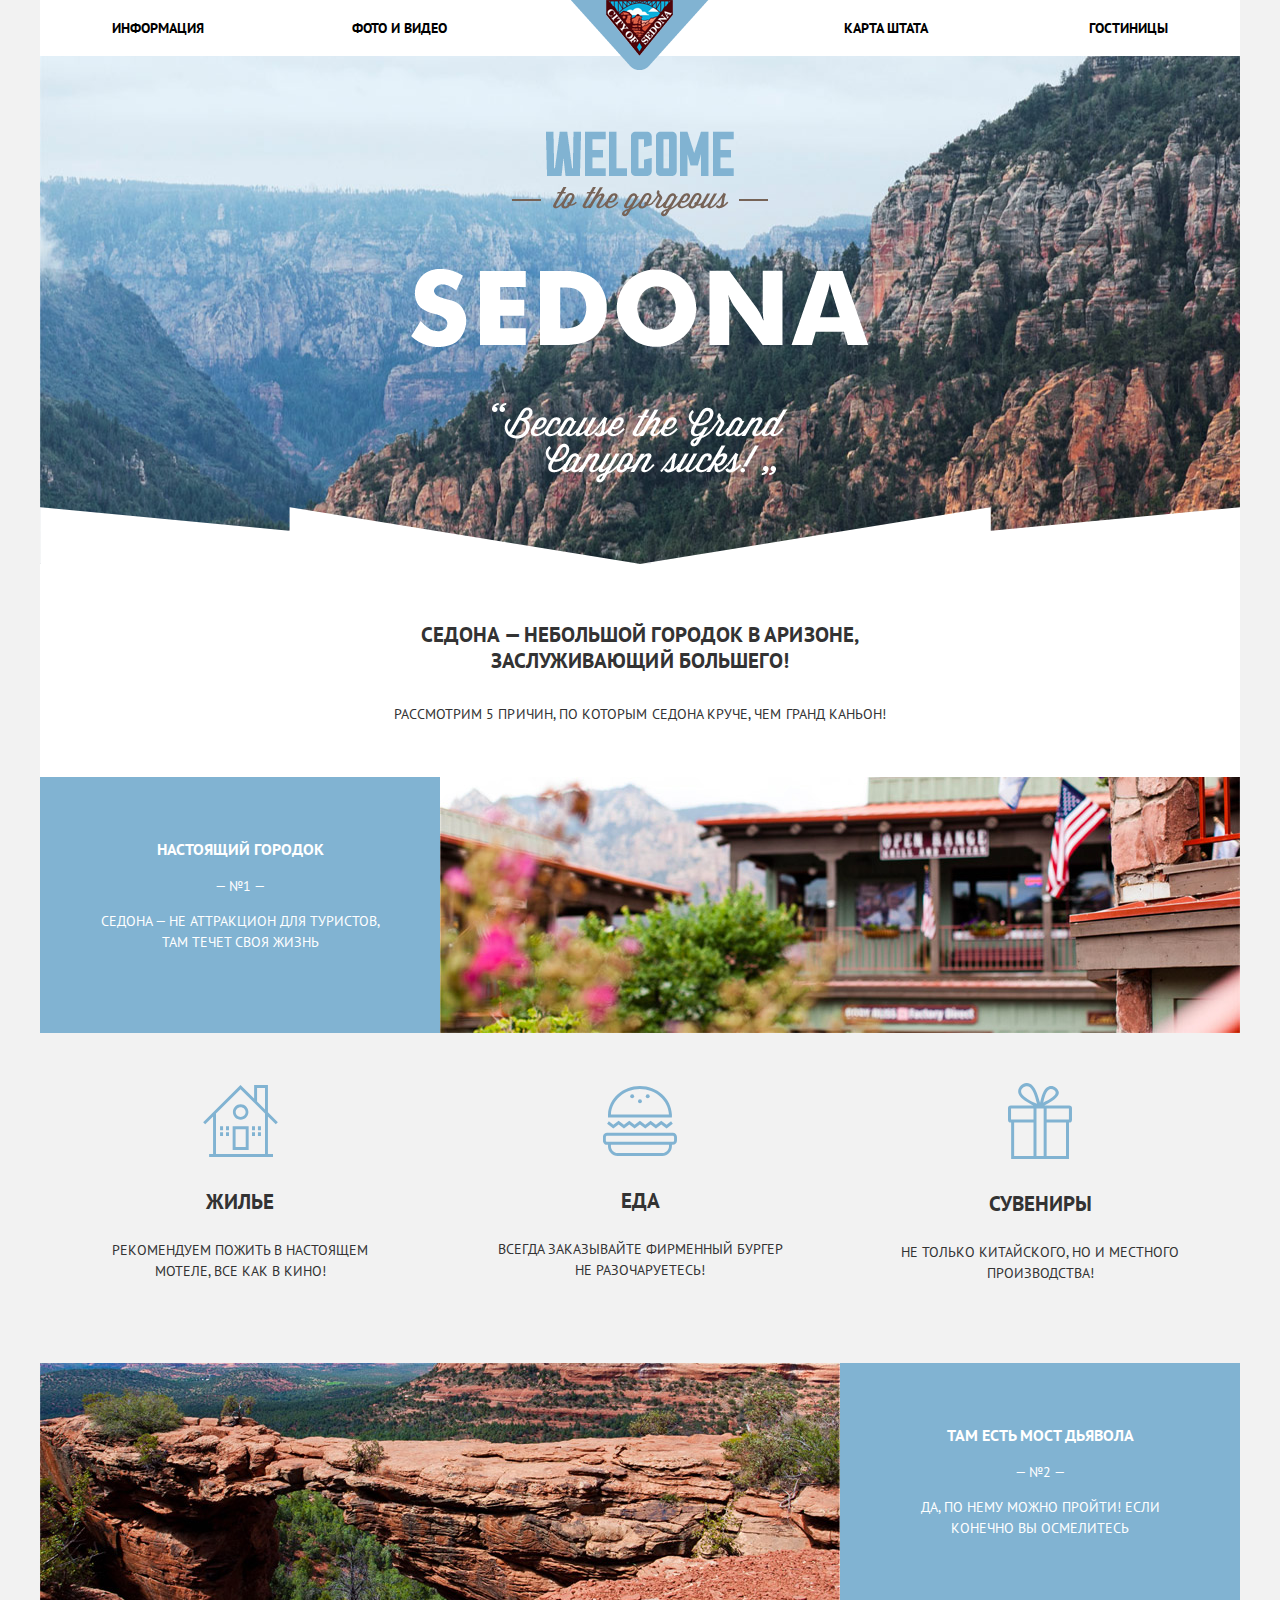
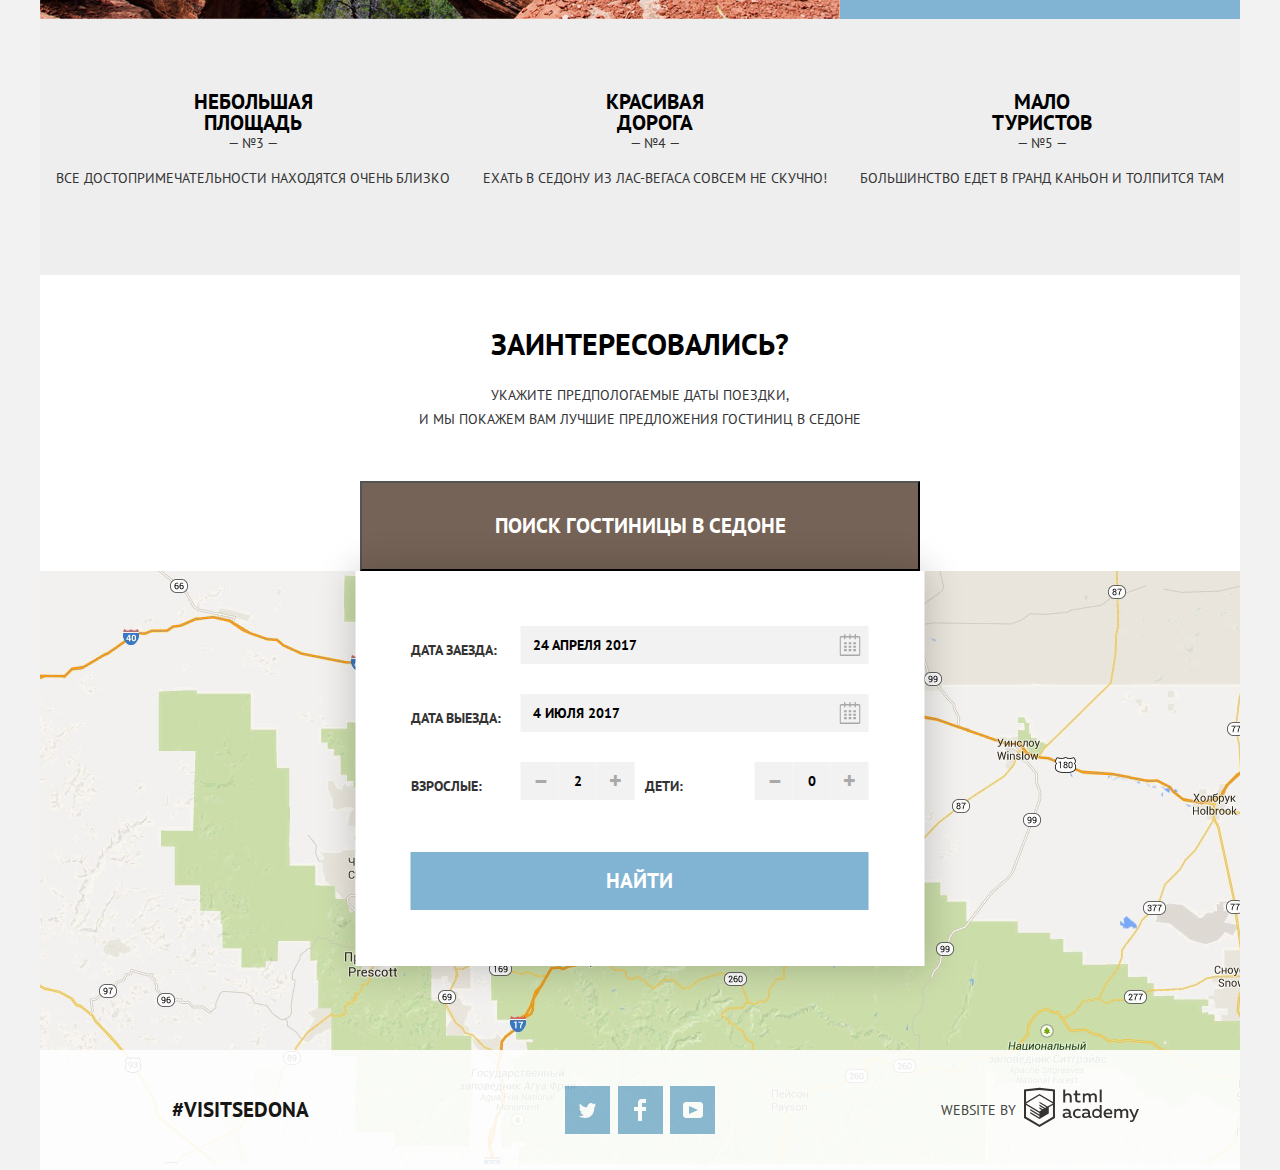
==== commit cecd5b28: "правки" ====
--- a/index.html
+++ b/index.html
@@ -142,7 +142,7 @@
         </div>
     </main>
 
-    <footer class="main-footer footer-index">
+    <footer class="main-footer main-footer-index">
 
         <div class="footer-social">
             <a class="sedona-visit" href="#">#visitsedona</a>
--- a/css/style.css
+++ b/css/style.css
@@ -133,6 +133,13 @@
     opacity: 0.9;
 }
 
+.main-footer-index {
+    opacity: 0.9;
+    margin: 0;
+    margin-top: -120px;
+    position: relative;
+    z-index: 1;
+}
 
 .footer-social {
     display: flex;
@@ -306,8 +313,6 @@
     margin: 0;
     padding: 0;
 
-    min-height: 330px;
-
     list-style: none;
 }
 
@@ -317,6 +322,8 @@
     flex-direction: row;
     justify-content: space-around;
     align-items: center;
+    padding-top: 50px;
+    padding-bottom: 65px;
 }
 
 .advantages-item {
@@ -386,12 +393,14 @@
 
     padding-bottom: 5px;
     padding-top: 58px;
+    margin-bottom: 24px;
 }
 
 .form p {
     line-height: 24px;
     text-align: center;
     margin: 0 auto;
+    margin-bottom: 50px
 }
 
 .search-button {
@@ -404,7 +413,6 @@
     background-color: #766357;
 
     min-width: 560px;
-    margin-top: 48px;
     padding-top: 30px;
     padding-bottom: 30px;
 }
@@ -549,16 +557,17 @@
     color: #81b3d2;
 }
 
-.search-item .child {
-    min-width: 50px;
-}
-
 .search-item label {
     font-weight: 700;
     line-height: 26px;
     letter-spacing: 0.041px;
     padding-right: 10px;
     min-width: 100px;
+    margin-top: 10px;
+}
+
+.search-children {
+    padding-left: 10px;
 }
 
 .submit-button {
@@ -612,7 +621,35 @@
     width: 64px;
 }
 
-
+.form-button {
+    width: 458px;
+    height: 58px;
+
+
+    font-weight: bold;
+    font-size: 21px;
+    line-height: 26px;
+    vertical-align: middle;
+    text-align: center;
+    color: #ffffff;
+    text-transform: uppercase;
+
+    background-color: #81b3d2;
+    border: none;
+}
+
+.form-button:hover {
+    background-color: #669ec0;
+}
+
+.form-button:focus,
+.form-button:active {
+    background-color: #5496bd;
+}
+
+.form-button:active path {
+    fill: #88b6d1;
+}
 
 /* catalog */
 
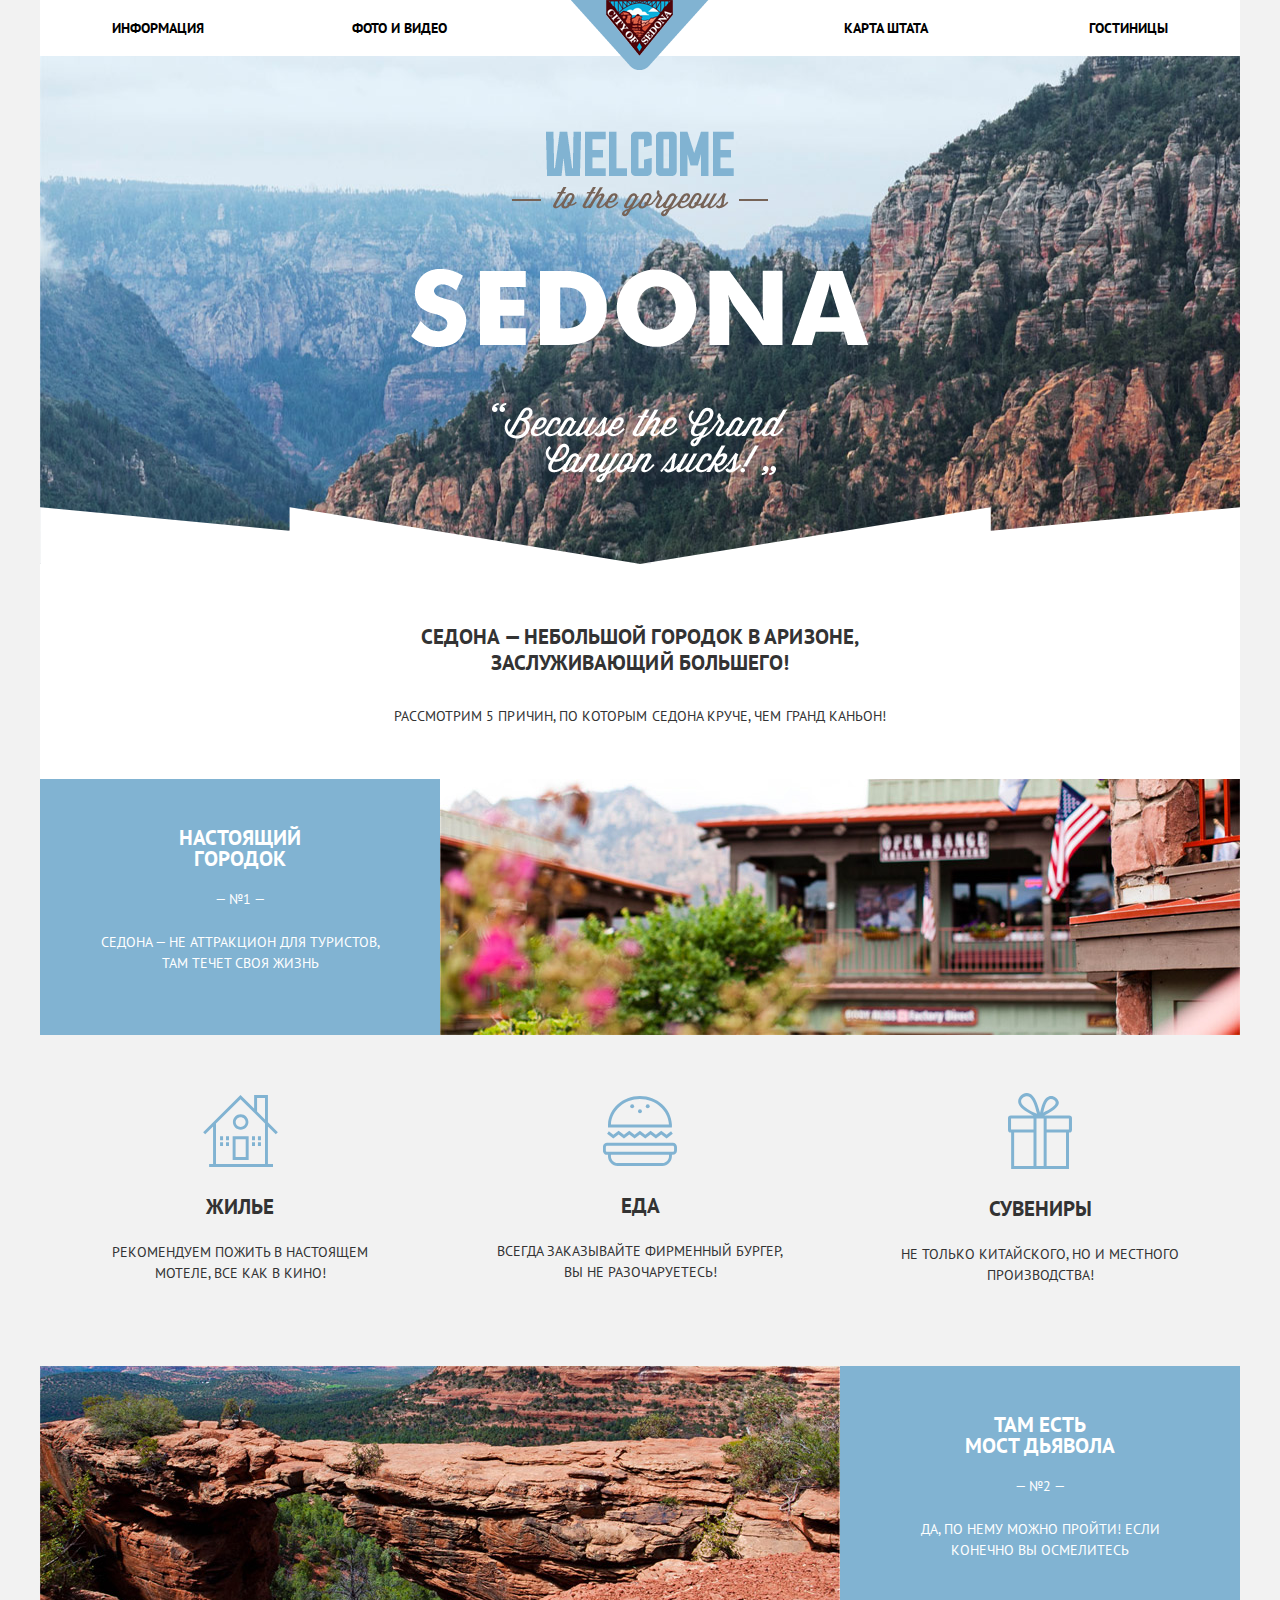
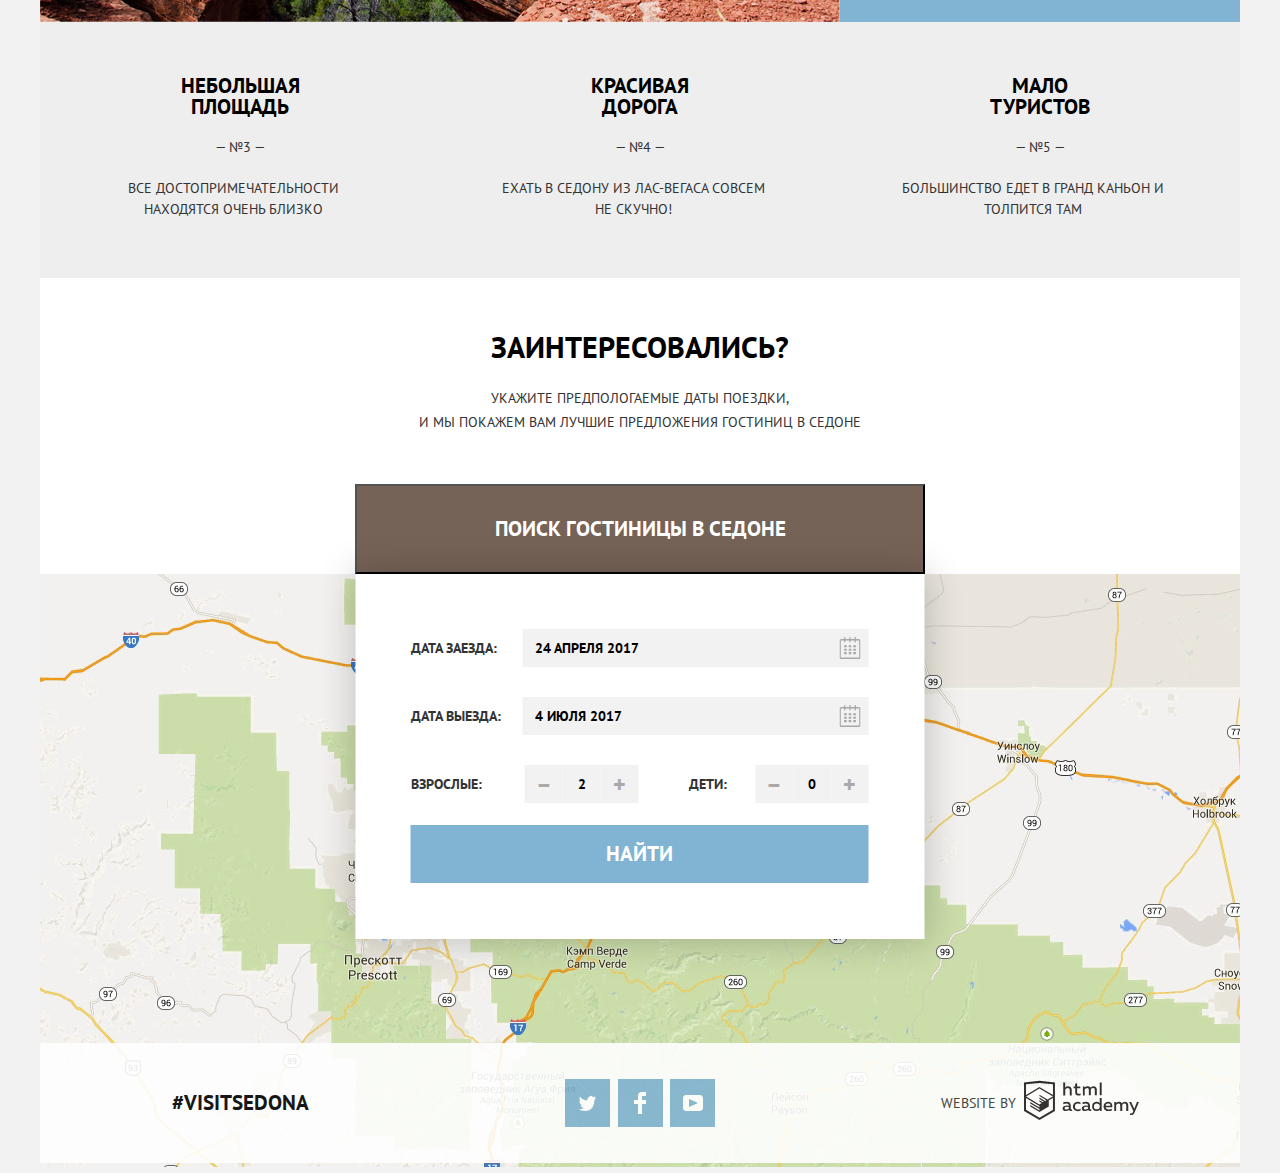
==== commit 669bc885: "pixel" ====
--- a/index.html
+++ b/index.html
@@ -57,7 +57,7 @@
                 <li class=advantages-item>
                     <svg xmlns="http://www.w3.org/2000/svg" width="74" height="70" viewBox="0 0 74 70"><g fill="#81B3D2"><path d="M69.854 46.71H4.051c-2.274 0-4.135 1.94-4.135 4.313v3.504c0 2.372 1.861 4.313 4.135 4.313h.93v1.053c0 5.536 4.341 10.065 9.648 10.065h44.646c5.306 0 9.648-4.529 9.648-10.065V58.84h.93c2.274 0 4.135-1.941 4.135-4.313v-3.504c0-2.373-1.86-4.313-4.134-4.313zm-3.848 13.184c0 3.871-3.019 7.021-6.73 7.021H14.629c-3.711 0-6.731-3.15-6.731-7.021v-1.053h58.107v1.053zm5.065-5.367c0 .688-.558 1.271-1.218 1.271H4.051c-.66 0-1.217-.582-1.217-1.271v-3.504c0-.688.558-1.271 1.217-1.271h65.802c.66 0 1.218.582 1.218 1.271v3.504zM15.634 38.406l5.323 4.059 5.326-4.059 5.328 4.059 5.328-4.059 5.328 4.059 5.329-4.059 5.327 4.059 5.33-4.06 5.336 4.059 6.194-4.712-1.72-2.459-4.474 3.403-5.336-4.057-5.33 4.056-5.327-4.057-5.329 4.057-5.328-4.057-5.328 4.057-5.328-4.057-5.325 4.057-5.323-4.057-5.327 4.057-4.467-3.401-1.721 2.457 6.188 4.714zM7.978 31.544H68.855c.041-.619.069-1.241.069-1.87 0-.394-.016-.783-.032-1.173C68.227 12.657 54.186 0 36.952 0 19.719 0 5.677 12.657 5.013 28.501c-.017.39-.032.78-.032 1.173 0 .629.028 1.251.07 1.87h2.927zM36.952 3.043c15.591 0 28.35 11.316 29.021 25.458H7.931c.673-14.142 13.43-25.458 29.021-25.458z"/><ellipse cx="36.952" cy="15.26" rx="1.945" ry="2.03"/><ellipse cx="29.172" cy="10.23" rx="1.946" ry="2.03"/><ellipse cx="44.732" cy="10.23" rx="1.946" ry="2.03"/></g></svg>
                     <h4>Еда</h4>
-                    <p>Всегда заказывайте фирменный бургер не разочаруетесь!</p>
+                    <p>Всегда заказывайте фирменный бургер, вы не разочаруетесь!</p>
                 </li>
                 <li class=advantages-item>
                     <svg xmlns="http://www.w3.org/2000/svg" width="64" height="76" viewBox="0 0 64 76"><path fill-rule="evenodd" clip-rule="evenodd" fill="#81B3D2" d="M61.097 22.501H36.312C50.125 15.602 51.229 11.25 50.72 8.816c-1.162-3.963-5.692-7.023-10.002-5.407-5.569 2.089-7.137 10.388-8.644 16.387-1.924-6.07-3.784-13.814-8.136-17.737C22.677.921 20.843-.205 18.175.031c-4.026.356-9.802 5.382-7.458 10.981 2.251 5.378 9.687 8.777 14.578 11.489H2.879A2.882 2.882 0 0 0 0 25.37v11.322a2.882 2.882 0 0 0 2.879 2.869h.274V76h57.841V39.561h.103a2.882 2.882 0 0 0 2.88-2.869V25.37a2.882 2.882 0 0 0-2.88-2.869zM42.413 5.944c2.103-.31 4.982 1.299 5.255 3.209.393 2.756-3.4 5.255-5.086 6.421-2.523 1.744-4.928 2.643-7.287 4.055.884-3.69 2.549-13.011 7.118-13.685zm-22.882 9.968c-2.225-1.485-6.544-4.431-6.44-7.771.112-3.595 5.743-6.57 8.814-3.886 3.856 3.371 5.713 11.105 7.119 16.557-3.249-1.539-6.328-2.788-9.493-4.9zm5.972 57.114H6.136V39.561h19.368v33.465zm0-36.502H3.046V25.538h22.457v10.986zm10.157 0v36.503h-7.174V25.538h7.174v10.986zm22.351 36.502H38.644V39.561h19.367v33.465zm2.92-36.502H38.644V25.538h22.287v10.986z"/></svg>
@@ -69,7 +69,7 @@
 
         <section class="reasons2">
             <div class="reasons-item">
-                <h3>Там есть Мост Дьявола</h3>
+                <h3>Там есть<br> Мост Дьявола</h3>
                 <span>— №2 — </span>
                 <p>Да, по нему можно пройти! Если конечно вы осмелитесь</p>
             </div>
@@ -117,22 +117,20 @@
 </span>
                 </p>
                 <div class="wrap-column-index">
-                    <p class="search-item">
+                    <div class="search-item  search-item-adults">
                         <label for="search-adults">Взрослые:</label>
-                        <span class="visually-hidden">Уменьшить количество взрослых</span>
                         <button class="minus" type="button">–</button>
                         <input id="search-adults" type="text" name="search-adults" value="2" class="guest">
                         <span class="visually-hidden">Увеличить количество взрослых</span>
                         <button class="plus" type="button">+</button>
-                    </p>
-                    <p class="search-item">
-                        <label for="search-children" class="search-child">Дети:</label>
-                        <span class="visually-hidden">Уменьшить количество детей</span>
+                    </div>
+                    <div class="search-item  search-item-children">
+                        <label for="search-children">Дети:</label>
                         <button class="minus" type="button">–</button>
                         <input id="search-children" type="text" name="search-children" value="0" class="guest">
                         <span class="visually-hidden">Увеличить количество детей</span>
                         <button class="plus" type="button">+</button>
-                    </p>
+                    </div>
                 </div>
                 <button class="form-button" type="submit">Найти</button>
             </form>
--- a/css/style.css
+++ b/css/style.css
@@ -7,7 +7,6 @@
     text-transform: uppercase;
     font-size: 14px;
     line-height: 21px;
-    text-align: center;
     margin: 0;
     background-color: #f2f2f2;
     letter-spacing: normal;
@@ -136,7 +135,7 @@
 .main-footer-index {
     opacity: 0.9;
     margin: 0;
-    margin-top: -120px;
+    margin-top: -130px;
     position: relative;
     z-index: 1;
 }
@@ -250,7 +249,7 @@
 .annotation {
     background-color: #ffffff;
 
-    padding-top: 58px;
+    padding-top: 60px;
     padding-bottom: 50px;
     margin-left: auto;
     margin-right: auto;
@@ -274,10 +273,7 @@
     letter-spacing: 0.06px;
     text-align: center;
 
-    margin-left: auto;
-    margin-right: auto;
-    margin-bottom: 0px;
-    margin-top: 0;
+    margin: 0;
 }
 
 .city-info {
@@ -306,7 +302,28 @@
     color: #ffffff;
     text-align: center;
     width: 400px;
-    padding: 45px 58px;
+    padding: 48px;
+}
+
+.reasons-item span {
+    display: block;
+    text-align: center;
+    padding-bottom: 22px;
+}
+
+.reasons-item h3 {
+    font-size: 21px;
+    line-height: 21px;
+    color: #fff;
+    margin: 0 auto;
+    width: 155px;
+    text-align: center;
+    padding-bottom: 20px;
+}
+
+.reasons-item p {
+    margin: 0;
+    width: 304px;
 }
 
 .advantages-list {
@@ -322,8 +339,8 @@
     flex-direction: row;
     justify-content: space-around;
     align-items: center;
-    padding-top: 50px;
-    padding-bottom: 65px;
+    margin-bottom: 80px;
+    margin-top: 58px;
 }
 
 .advantages-item {
@@ -335,8 +352,13 @@
 .advantages-item h4 {
     font-size: 21px;
     line-height: 21px;
-}
-
+    margin-bottom: 25px;
+    margin-top: 23px;
+}
+
+.advantages-item p {
+    margin: 0;
+}
 
 .reasons2::before {
     width: 800px;
@@ -355,17 +377,31 @@
     min-height: 256px;
 }
 
-.feauters-item {
+.feature-item {
     width: 280px;
-}
-
-
-.features h3 {
+    height: 150px;
+}
+
+.feature-item h3 {
     font-size: 21px;
     line-height: 21px;
     color: #000000;
     margin: 0 auto;
     width: 135px;
+    text-align: center;
+    padding-bottom: 20px;
+}
+
+.feature-item span {
+    display: block;
+    text-align: center;
+    padding-bottom: 20px;
+}
+
+.feature-item p {
+    width: 266px;
+    text-align: center;
+    margin: 0;
 }
 
 .button {
@@ -375,9 +411,10 @@
 }
 
 .form {
-    text-align: center;
-    vertical-align: middle;
-
+    display: flex;
+    align-content: center;
+    justify-content: center;
+    flex-direction: column;
     background-color: #ffffff;
     margin-left: auto;
     margin-right: auto;
@@ -386,6 +423,7 @@
 }
 
 .form h2 {
+    text-align: center;
     margin: 0;
     font-size: 30px;
     font-weight: 700;
@@ -397,6 +435,7 @@
 }
 
 .form p {
+    margin: 0;
     line-height: 24px;
     text-align: center;
     margin: 0 auto;
@@ -404,6 +443,7 @@
 }
 
 .search-button {
+    align-self: center;
     font-size: 21px;
     line-height: 26px;
     font-weight: 700;
@@ -412,7 +452,8 @@
 
     background-color: #766357;
 
-    min-width: 560px;
+    width: 570px;
+    height: px;
     padding-top: 30px;
     padding-bottom: 30px;
 }
@@ -536,8 +577,7 @@
     padding: 0px;
     width: 38px;
     height: 38px;
-    padding-bottom: 3px;
-    padding-left: 3px;
+
 }
 
 .plus {
@@ -558,16 +598,17 @@
 }
 
 .search-item label {
+    display: block;
     font-weight: 700;
     line-height: 26px;
     letter-spacing: 0.041px;
-    padding-right: 10px;
-    min-width: 100px;
-    margin-top: 10px;
-}
-
-.search-children {
-    padding-left: 10px;
+    padding-right: 18px;
+    width: 113px;
+}
+
+
+.search-item-children label {
+    width: 50px;
 }
 
 .submit-button {
@@ -600,6 +641,18 @@
     flex-shrink: 0;
 }
 
+.search-item-adults {
+    width: 230px;
+}
+
+.search-item-adults label {
+    width: 96px;
+}
+
+.search-item-children {
+    width: 180px;
+}
+
 .wrap-column-index {
     display: -webkit-box;
     display: -ms-flexbox;
@@ -610,9 +663,6 @@
     padding-bottom: 22px;
 }
 
-.wrap-column-index label {
-    width: 93px;
-}
 
 .search-item .child {
     padding-right: 0px;
@@ -620,6 +670,7 @@
     display: block;
     width: 64px;
 }
+
 
 .form-button {
     width: 458px;
@@ -999,14 +1050,15 @@
     display: flex;
     align-items: flex-start;
     flex-wrap: wrap;
-    width: 100%;
-    padding: 30px 72px;
+    width: 1200px;
+    padding: 28px 0;
     border-bottom: 1px solid #e5e5e5;
 }
 
 .hotel-image {
     width: 135px;
     height: 90px;
+    padding-left: 72px;
 }
 
 .info-wrapper {
@@ -1014,17 +1066,18 @@
 }
 
 .hotel-description {
-
     padding: 0 0 0 30px;
     text-align: left;
+
 }
 
 .hotel-description h3 {
     margin-top: 0;
-    margin-bottom: 8px;
+    margin-bottom: 3px;
     font-size: 21px;
     line-height: 26px;
     color: #000;
+    letter-spacing: inherit;
 }
 
 .hotel-description h3:hover {
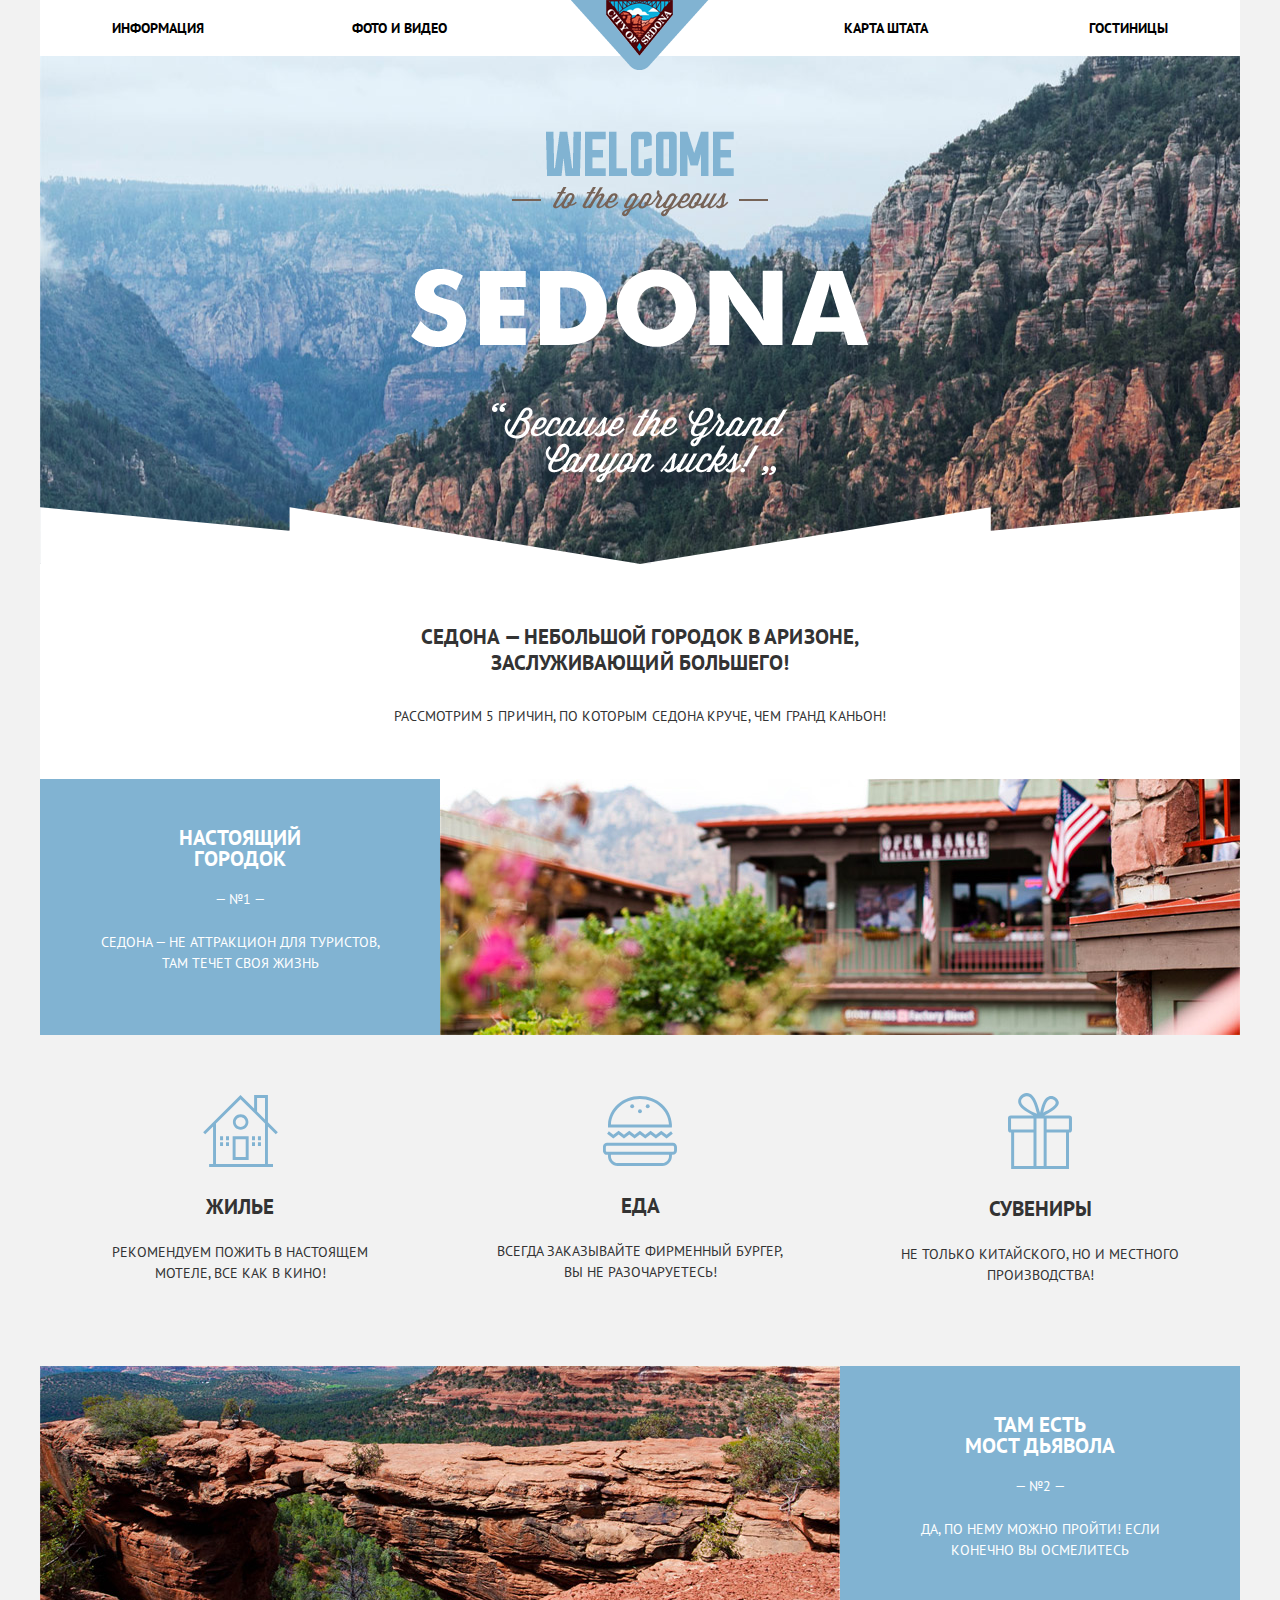
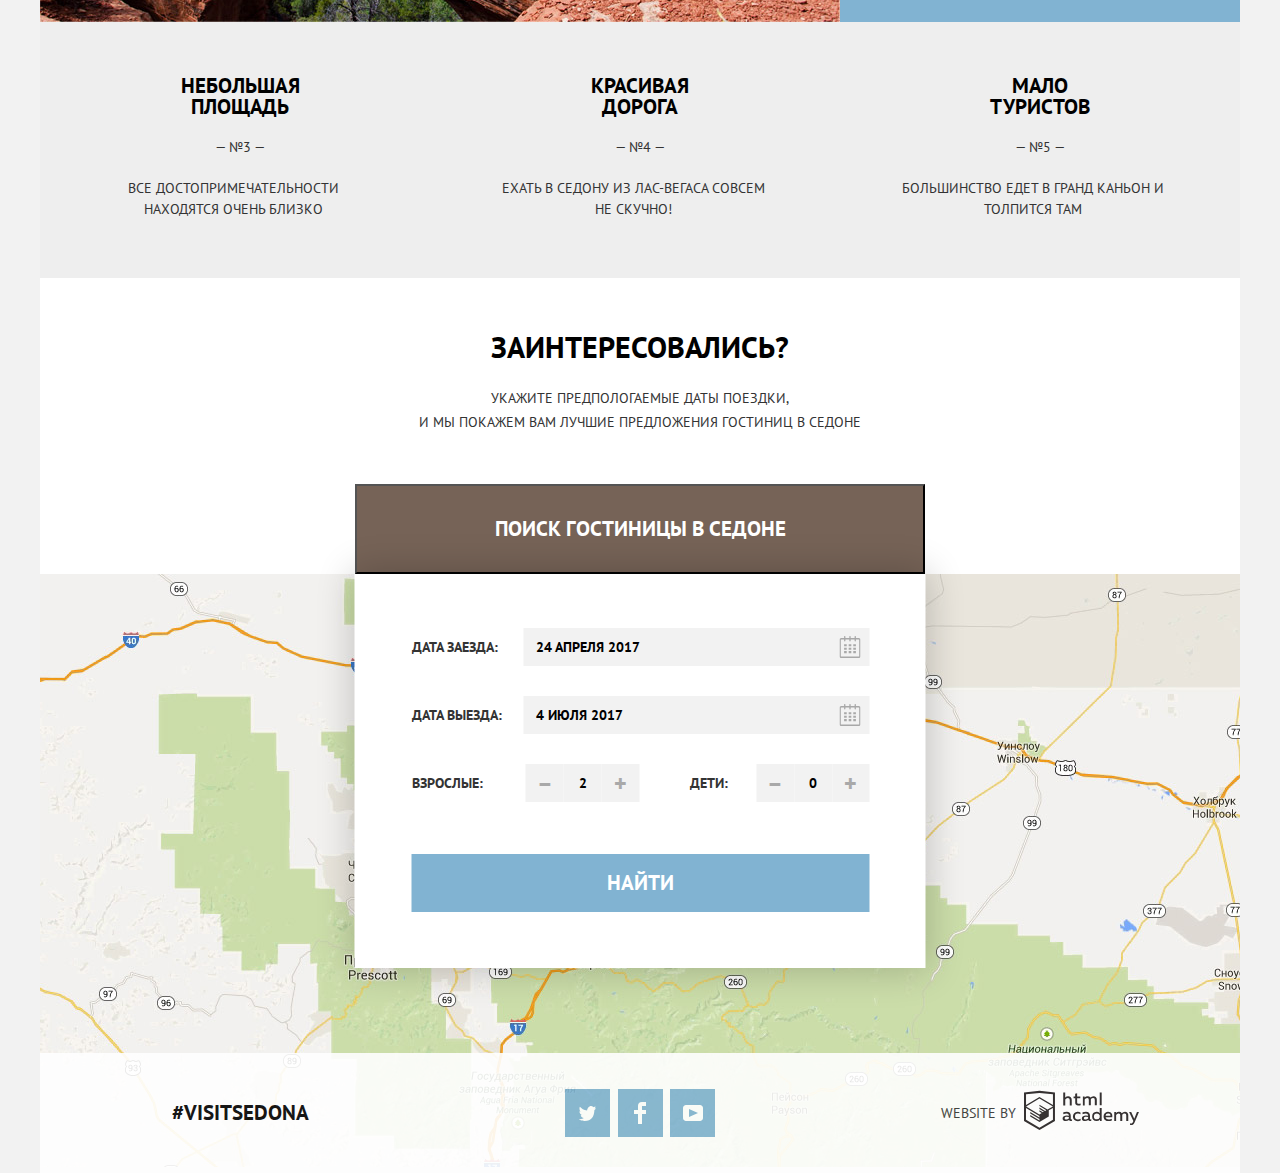
==== commit 4ea4be97: "final" ====
--- a/index.html
+++ b/index.html
@@ -5,8 +5,8 @@
     <meta charset="utf-8">
     <title>sedona</title>
     <link href="https://fonts.googleapis.com/css?family=PT+Sans:400,700&amp;subset=cyrillic" rel="stylesheet">
-    <link href="css/normalize.css" rel="stylesheet">
-    <link href="css/style.css" rel="stylesheet">
+    <link rel="stylesheet" href="css/normalize.css">
+    <link rel="stylesheet" href="css/style.css">
 </head>
 
 <body class="container">
--- a/css/style.css
+++ b/css/style.css
@@ -135,7 +135,7 @@
 .main-footer-index {
     opacity: 0.9;
     margin: 0;
-    margin-top: -130px;
+    margin-top: -120px;
     position: relative;
     z-index: 1;
 }
@@ -477,8 +477,8 @@
     -ms-transform: translateX(-50%);
     transform: translateX(-50%);
     top: 100%;
-    padding-top: 55px;
-    padding-left: 55px;
+    padding-top: 54px;
+    padding-left: 57px;
     padding-right: 56px;
     padding-bottom: 56px;
     -webkit-box-shadow: 0px 0px 35px 3px rgba(0, 1, 1, 0.2);
@@ -675,7 +675,7 @@
 .form-button {
     width: 458px;
     height: 58px;
-
+    margin-top: 30px;
 
     font-weight: bold;
     font-size: 21px;
@@ -701,6 +701,8 @@
 .form-button:active path {
     fill: #88b6d1;
 }
+
+
 
 /* catalog */
 
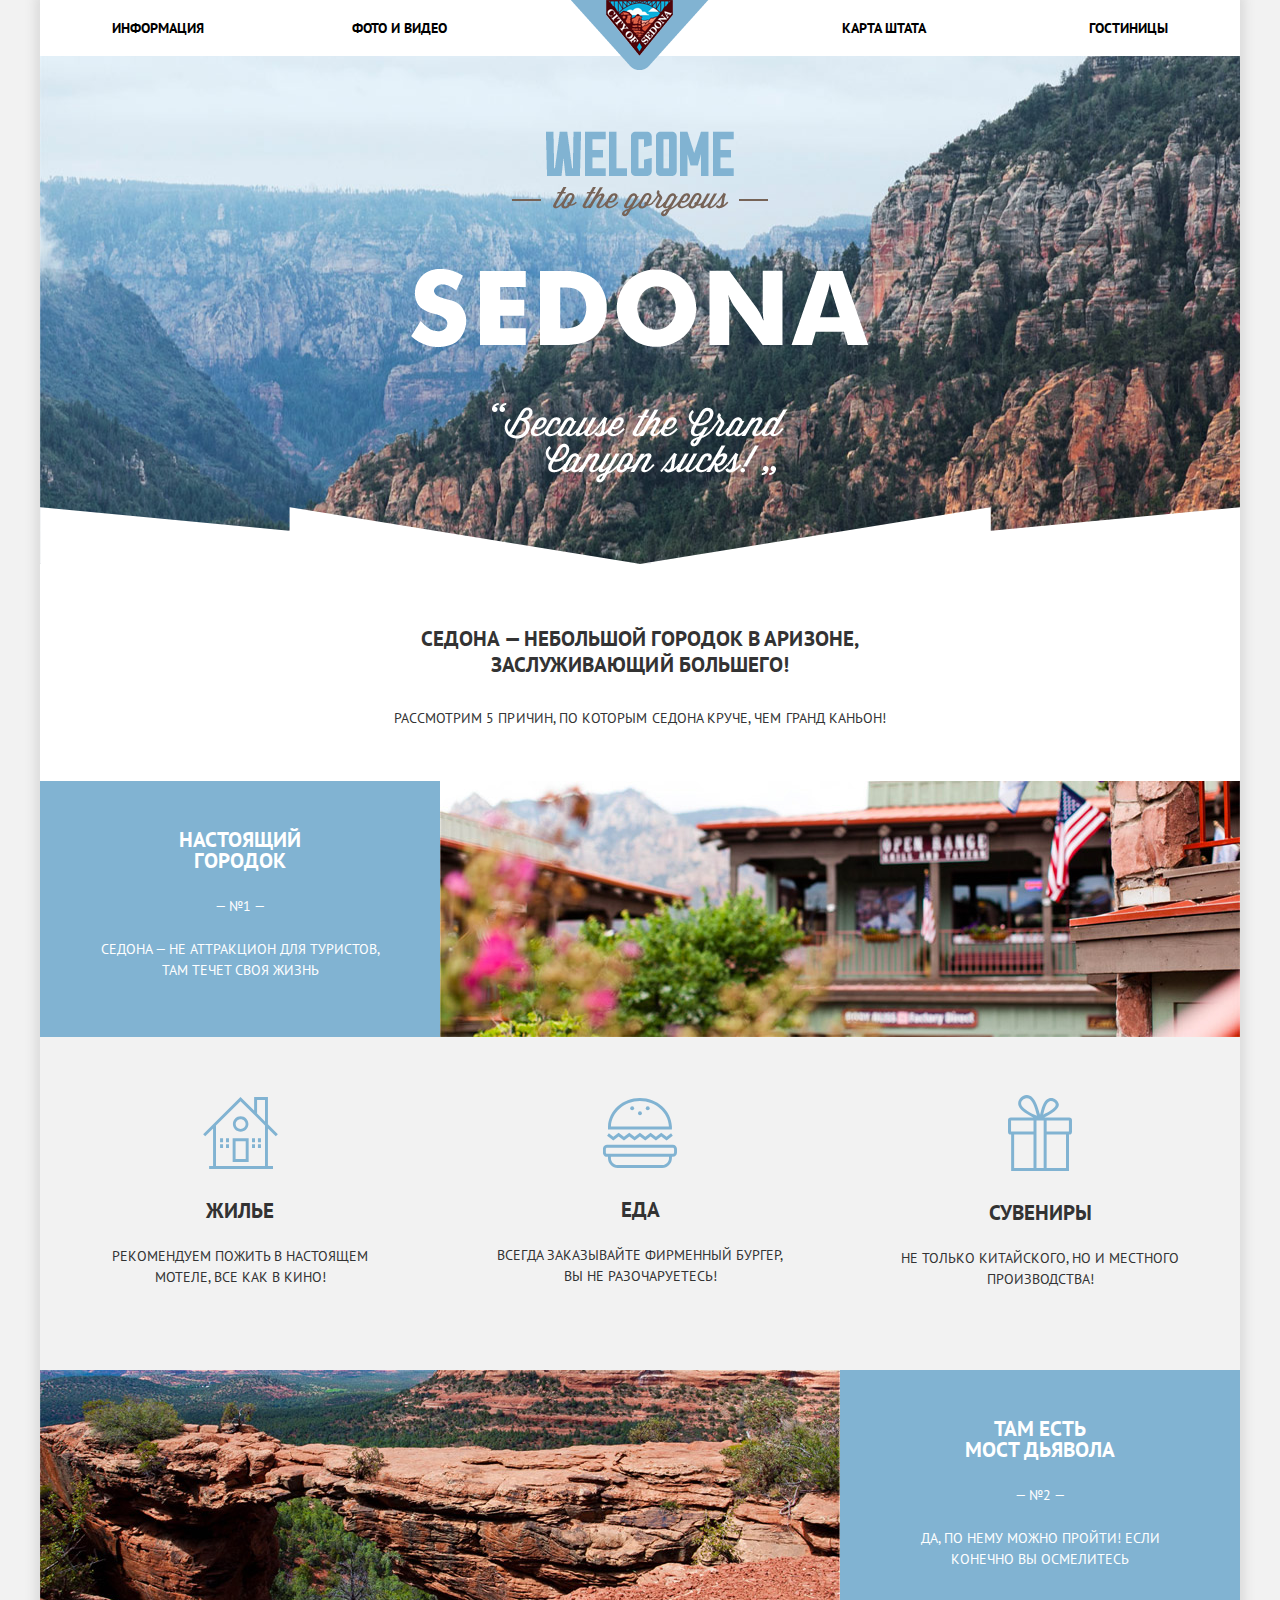
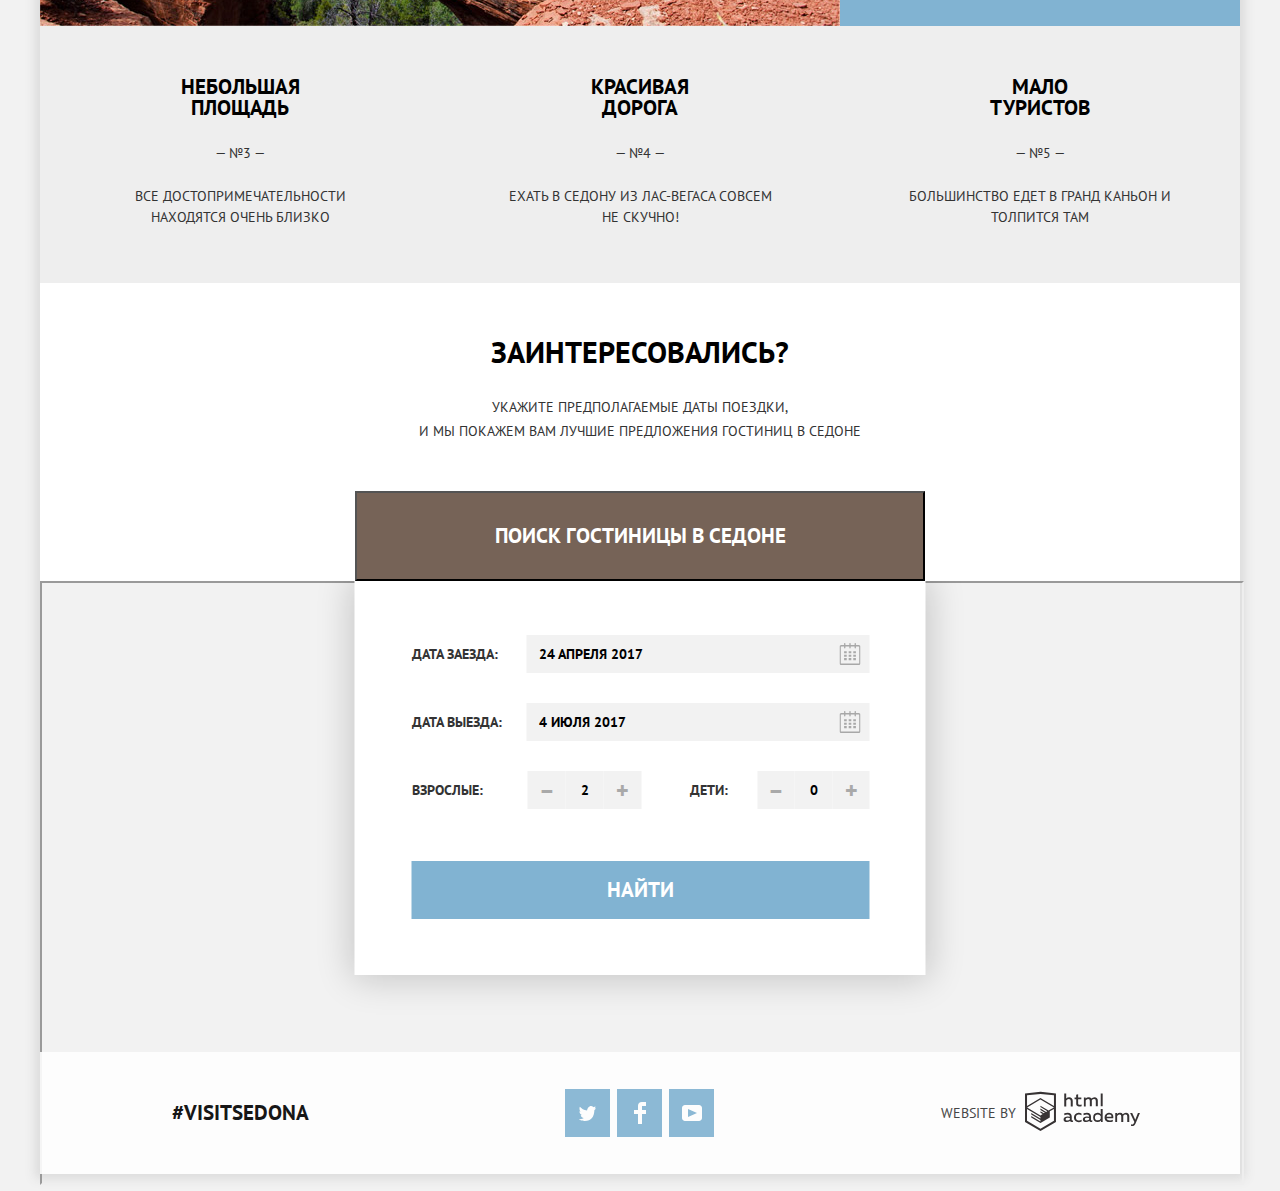
==== commit ecc6d468: "правки" ====
--- a/index.html
+++ b/index.html
@@ -2,161 +2,278 @@
 <html lang="ru">
 
 <head>
-    <meta charset="utf-8">
-    <title>sedona</title>
-    <link href="https://fonts.googleapis.com/css?family=PT+Sans:400,700&amp;subset=cyrillic" rel="stylesheet">
-    <link rel="stylesheet" href="css/normalize.css">
-    <link rel="stylesheet" href="css/style.css">
+  <meta charset="utf-8">
+  <title>sedona</title>
+  <link href="https://fonts.googleapis.com/css?family=PT+Sans:400,700&amp;subset=cyrillic" rel="stylesheet">
+  <link rel="stylesheet" href="css/normalize.css">
+  <link rel="stylesheet" href="css/style.css">
 </head>
 
 <body class="container">
-
-    <header class="main-header">
-        <nav class="main-navigation">
-            <a class="main-header-logo">
+  <header class="main-header">
+    <nav class="main-navigation">
+      <a class="main-header-logo">
         <img src="img/logo.png" width="138" height="70" alt="Логотип Sedona">
+      </a>
+
+      <ul class="site-navigation site-navigation-left">
+        <li>
+          <a href="info.html">Информация</a>
+        </li>
+        <li>
+          <a href="news.html">Фото и видео</a>
+        </li>
+      </ul>
+
+      <ul class="site-navigation site-navigation-right">
+          <li>
+            <a href="catalog.html">Гостиницы</a>
+          </li>
+          <li>
+            <a href="price.html">Карта штата</a>
+          </li>
+        </ul>
+    </nav>
+  </header>
+
+  <main>
+    <div class="welcome-image">
+      <img src="img/welcome-layer.png" width="458" height="352" alt="Welcome to the gorgeus Sedona">
+    </div>
+
+    <section class="annotation">
+      <h1 class="visually-hidden">Седона</h1>
+      <h2>Седона &mdash; небольшой городок в Аризоне, заслуживающий большего!</h2>
+      <p>Рассмотрим 5 причин, по которым Седона круче, чем Гранд Каньон!</p>
+    </section>
+
+    <section class="reasons1">
+      <h2 class="visually-hidden">Список преимуществ Седоны</h2>
+      <div class="reasons-item">
+        <h3>Настоящий городок</h3>
+        <span>— №1 —</span>
+        <p>Седона — не аттракцион для туристов, там течет своя жизнь</p>
+
+      </div>
+    </section>
+
+    <section class="advantages">
+      <ul class="advantages-list">
+        <li class=advantages-item>
+          <svg xmlns="http://www.w3.org/2000/svg" width="75" height="72" viewBox="0 0 75 72">
+            <g fill="#81B3D2">
+              <path d="M29.656 65.033h16V41.21h-16v23.823zm2.937-20.899h10.125V62.11H32.593V44.134z" />
+              <path d="M72.771 39.253l2.076-2.068-9.908-9.865V0H51.127v13.567L37.5 0 .152 37.185l2.077 2.068 7.832-7.795v37.618H6.124V72h63.875v-2.924H64.94V31.458l7.831 7.795zM62.002 69.076H12.999V28.534L37.5 4.149l24.502 24.385v40.542zm0-44.682l-7.938-7.902V2.924h7.938v21.47z"
+              />
+              <path d="M29.906 27.08c0 4.261 3.47 7.713 7.75 7.713 4.279 0 7.75-3.452 7.75-7.713 0-4.259-3.471-7.713-7.75-7.713-4.281 0-7.75 3.454-7.75 7.713zm7.75-4.945c2.744 0 4.969 2.214 4.969 4.945 0 2.732-2.225 4.948-4.969 4.948-2.746 0-4.97-2.216-4.97-4.948 0-2.731 2.225-4.945 4.97-4.945zM17.061 41.21h3v3.919h-3zM22.999 41.21h3v3.919h-3zM17.061 47.182h3v3.919h-3zM22.999 47.182h3v3.919h-3zM48.998 41.21h3v3.919h-3zM54.936 41.21h3v3.919h-3zM48.998 47.182h3v3.919h-3zM54.936 47.182h3v3.919h-3z"
+              />
+            </g>
+          </svg>
+          <h4>Жилье</h4>
+          <p>Рекомендуем пожить в настоящем
+            <br> мотеле, все как в кино!</p>
+        </li>
+        <li class=advantages-item>
+          <svg xmlns="http://www.w3.org/2000/svg" width="74" height="70" viewBox="0 0 74 70">
+            <g fill="#81B3D2">
+              <path d="M69.854 46.71H4.051c-2.274 0-4.135 1.94-4.135 4.313v3.504c0 2.372 1.861 4.313 4.135 4.313h.93v1.053c0 5.536 4.341 10.065 9.648 10.065h44.646c5.306 0 9.648-4.529 9.648-10.065V58.84h.93c2.274 0 4.135-1.941 4.135-4.313v-3.504c0-2.373-1.86-4.313-4.134-4.313zm-3.848 13.184c0 3.871-3.019 7.021-6.73 7.021H14.629c-3.711 0-6.731-3.15-6.731-7.021v-1.053h58.107v1.053zm5.065-5.367c0 .688-.558 1.271-1.218 1.271H4.051c-.66 0-1.217-.582-1.217-1.271v-3.504c0-.688.558-1.271 1.217-1.271h65.802c.66 0 1.218.582 1.218 1.271v3.504zM15.634 38.406l5.323 4.059 5.326-4.059 5.328 4.059 5.328-4.059 5.328 4.059 5.329-4.059 5.327 4.059 5.33-4.06 5.336 4.059 6.194-4.712-1.72-2.459-4.474 3.403-5.336-4.057-5.33 4.056-5.327-4.057-5.329 4.057-5.328-4.057-5.328 4.057-5.328-4.057-5.325 4.057-5.323-4.057-5.327 4.057-4.467-3.401-1.721 2.457 6.188 4.714zM7.978 31.544H68.855c.041-.619.069-1.241.069-1.87 0-.394-.016-.783-.032-1.173C68.227 12.657 54.186 0 36.952 0 19.719 0 5.677 12.657 5.013 28.501c-.017.39-.032.78-.032 1.173 0 .629.028 1.251.07 1.87h2.927zM36.952 3.043c15.591 0 28.35 11.316 29.021 25.458H7.931c.673-14.142 13.43-25.458 29.021-25.458z"
+              />
+              <ellipse cx="36.952" cy="15.26" rx="1.945" ry="2.03" />
+              <ellipse cx="29.172" cy="10.23" rx="1.946" ry="2.03" />
+              <ellipse cx="44.732" cy="10.23" rx="1.946" ry="2.03" />
+            </g>
+          </svg>
+          <h4>Еда</h4>
+          <p>Всегда заказывайте фирменный бургер, вы не разочаруетесь!</p>
+        </li>
+        <li class=advantages-item>
+          <svg xmlns="http://www.w3.org/2000/svg" width="64" height="76" viewBox="0 0 64 76">
+            <path fill-rule="evenodd" clip-rule="evenodd" fill="#81B3D2" d="M61.097 22.501H36.312C50.125 15.602 51.229 11.25 50.72 8.816c-1.162-3.963-5.692-7.023-10.002-5.407-5.569 2.089-7.137 10.388-8.644 16.387-1.924-6.07-3.784-13.814-8.136-17.737C22.677.921 20.843-.205 18.175.031c-4.026.356-9.802 5.382-7.458 10.981 2.251 5.378 9.687 8.777 14.578 11.489H2.879A2.882 2.882 0 0 0 0 25.37v11.322a2.882 2.882 0 0 0 2.879 2.869h.274V76h57.841V39.561h.103a2.882 2.882 0 0 0 2.88-2.869V25.37a2.882 2.882 0 0 0-2.88-2.869zM42.413 5.944c2.103-.31 4.982 1.299 5.255 3.209.393 2.756-3.4 5.255-5.086 6.421-2.523 1.744-4.928 2.643-7.287 4.055.884-3.69 2.549-13.011 7.118-13.685zm-22.882 9.968c-2.225-1.485-6.544-4.431-6.44-7.771.112-3.595 5.743-6.57 8.814-3.886 3.856 3.371 5.713 11.105 7.119 16.557-3.249-1.539-6.328-2.788-9.493-4.9zm5.972 57.114H6.136V39.561h19.368v33.465zm0-36.502H3.046V25.538h22.457v10.986zm10.157 0v36.503h-7.174V25.538h7.174v10.986zm22.351 36.502H38.644V39.561h19.367v33.465zm2.92-36.502H38.644V25.538h22.287v10.986z"
+            />
+          </svg>
+          <h4>Сувениры</h4>
+          <p>Не только китайского, но и местного производства!</p>
+        </li>
+      </ul>
+    </section>
+
+    <section class="reasons2">
+      <div class="reasons-item">
+        <h3>Там есть
+          <br> Мост Дьявола</h3>
+        <span>— №2 — </span>
+        <p>Да, по нему можно пройти! Если конечно вы осмелитесь</p>
+      </div>
+    </section>
+
+    <section class="features">
+      <ul class="features-list">
+        <li class="feature-item">
+          <h3>Небольшая площадь</h3>
+          <span>— №3 —</span>
+          <p>Все достопримечательности находятся очень близко</p>
+        </li>
+        <li class="feature-item">
+          <h3>Красивая дорога</h3>
+          <span>— №4 —</span>
+          <p>Ехать в Седону из Лас-Вегаса совсем не скучно!</p>
+        </li>
+        <li class="feature-item">
+          <h3>Мало туристов</h3>
+          <span>— №5 —</span>
+          <p>Большинство едет в Гранд Каньон и толпится там</p>
+        </li>
+      </ul>
+    </section>
+
+    
+    <section class="form">
+      <div class="search-wrapper">
+      <h2>Заинтересовались?</h2>
+      <p>Укажите предполагаемые даты поездки,
+        <br> и мы покажем вам лучшие предложения гостиниц в Седоне</p>
+      <button type="submit" class="search-button button">Поиск гостиницы в Седоне</button>
+    </div>
+      <form class="search-form" method="get" action="https://echo.htmlacademy.ru">
+        <p class="search-item">
+          <label for="search-checkindate">Дата заезда:</label>
+          <input id="search-checkindate" type="text" name="search-checkindate" value="24 апреля 2017">
+          <span class="visually-hidden">Открыть календарь</span>
+          <span class="calendar">
+            <svg xmlns="http://www.w3.org/2000/svg" width="21" height="22" viewBox="0 0 21 22">
+              <path d="M19.251 2.025h-2.845V.648c0-.381-.294-.689-.656-.689-.363 0-.656.308-.656.689v1.377h-3.938V.648c0-.381-.294-.689-.655-.689-.363 0-.657.308-.657.689v1.377H5.906V.648c0-.381-.294-.689-.656-.689-.363 0-.657.308-.657.689v1.377H1.75C.784 2.025 0 2.847 0 3.862v16.302C0 21.179.784 22 1.75 22h17.501c.966 0 1.749-.821 1.749-1.836V3.862c0-1.015-.783-1.837-1.749-1.837zm.437 18.139a.448.448 0 0 1-.437.459H1.75a.45.45 0 0 1-.438-.459V3.862a.45.45 0 0 1 .438-.459h2.844v1.378c0 .381.294.689.657.689.362 0 .656-.308.656-.689V3.403h3.938v1.378c0 .381.294.689.657.689.361 0 .655-.308.655-.689V3.403h3.938v1.378c0 .381.293.689.656.689.362 0 .656-.308.656-.689V3.403h2.845c.241 0 .437.206.437.459v16.302z"
+              />
+              <path d="M4.594 8.225h2.625v2.066H4.594zM4.594 11.668h2.625v2.067H4.594zM4.594 15.112h2.625v2.066H4.594zM9.188 15.112h2.625v2.066H9.188zM9.188 11.668h2.625v2.067H9.188zM9.188 8.225h2.625v2.066H9.188zM13.781 15.112h2.625v2.066h-2.625zM13.781 11.668h2.625v2.067h-2.625zM13.781 8.225h2.625v2.066h-2.625z"
+              />
+            </svg>
+          </span>
+        </p>
+        <p class="search-item">
+          <label for="search-checkoutdate">Дата выезда:</label>
+          <input id="search-checkoutdate" type="text" name="search-checkoutdate" value="4 июля 2017">
+          <span class="visually-hidden">Открыть календарь</span>
+          <span class="calendar">
+            <svg xmlns="http://www.w3.org/2000/svg" width="21" height="22" viewBox="0 0 21 22">
+              <path d="M19.251 2.025h-2.845V.648c0-.381-.294-.689-.656-.689-.363 0-.656.308-.656.689v1.377h-3.938V.648c0-.381-.294-.689-.655-.689-.363 0-.657.308-.657.689v1.377H5.906V.648c0-.381-.294-.689-.656-.689-.363 0-.657.308-.657.689v1.377H1.75C.784 2.025 0 2.847 0 3.862v16.302C0 21.179.784 22 1.75 22h17.501c.966 0 1.749-.821 1.749-1.836V3.862c0-1.015-.783-1.837-1.749-1.837zm.437 18.139a.448.448 0 0 1-.437.459H1.75a.45.45 0 0 1-.438-.459V3.862a.45.45 0 0 1 .438-.459h2.844v1.378c0 .381.294.689.657.689.362 0 .656-.308.656-.689V3.403h3.938v1.378c0 .381.294.689.657.689.361 0 .655-.308.655-.689V3.403h3.938v1.378c0 .381.293.689.656.689.362 0 .656-.308.656-.689V3.403h2.845c.241 0 .437.206.437.459v16.302z"
+              />
+              <path d="M4.594 8.225h2.625v2.066H4.594zM4.594 11.668h2.625v2.067H4.594zM4.594 15.112h2.625v2.066H4.594zM9.188 15.112h2.625v2.066H9.188zM9.188 11.668h2.625v2.067H9.188zM9.188 8.225h2.625v2.066H9.188zM13.781 15.112h2.625v2.066h-2.625zM13.781 11.668h2.625v2.067h-2.625zM13.781 8.225h2.625v2.066h-2.625z"
+              />
+            </svg>
+          </span>
+        </p>
+        
+        <div class="wrap-column-index">
+          <div class="search-item  search-item-adults">
+            <label for="search-adults">Взрослые:</label>
+            <button class="minus" type="button">–</button>
+            <input id="search-adults" type="text" name="search-adults" value="2" class="guest">
+            <span class="visually-hidden">Увеличить количество взрослых</span>
+            <button class="plus" type="button">+</button>
+          </div>
+          <div class="search-item  search-item-children">
+            <label for="search-children">Дети:</label>
+            <button class="minus" type="button">–</button>
+            <input id="search-children" type="text" name="search-children" value="0" class="guest">
+            <span class="visually-hidden">Увеличить количество детей</span>
+            <button class="plus" type="button">+</button>
+          </div>
+        </div>
+        <button class="form-button" type="submit">Найти</button>
+      </form>
+    </section>
+    <div class="map">
+      <iframe src="https://yandex.ru/map-widget/v1/?um=constructor%3A00f269d8352c4f03ec4395c7ac42a5b05c55ccb4e3bf354e2045b3253dee0579&amp;source=constructor" width="1200" height="600"></iframe>
+    </div>
+  </main>
+
+  <footer class="main-footer main-footer-index">
+
+    <div class="footer-social">
+      <a class="sedona-visit" href="#">#visitsedona</a>
+      <ul class="social-link">
+        <li>
+          <a class="social-button" href="#" aria-label="Твиттер">
+            <svg xmlns="http://www.w3.org/2000/svg" xmlns:xlink="http://www.w3.org/1999/xlink" width="17" height="15" viewBox="0 0 17 15">
+              <path fill="#FFF" d="M10.95.144c1.685-.496 2.984.27 3.577 1.179.673-.231 1.331-.481 2.011-.708a2.345 2.345 0 0 1-.857 1.768c.685.17 1.304-.491 1.304-.491-.169 1-1.006 1.788-1.563 2.024-.231 6.75-3.175 11.217-10.077 11.082h-.446c-.41 0-4.164-.46-4.898-1.887 2.271.196 3.893-.422 4.693-1.177-.96-.3-2.679-.477-2.979-2.95.349.106.564.228 1.19.119C1.705 8.247.374 7.53.448 5.33c.285.328 1.067.536 1.34.472C1.085 5.561-.182 2.442.894.85c1.818 1.854 3.735 3.606 7.152 3.773C8.254 2.33 9.183.793 10.95.144z"
+              />
+            </svg>
+          </a>
+        </li>
+        <li>
+          <a class="social-button" href="#" aria-label="Фейсбук">
+            <svg xmlns="http://www.w3.org/2000/svg" width="12" height="22" viewBox="0 0 12 22">
+              <path fill="#FFF" d="M12 4V0H8a4 4 0 0 0-4 4v4H0v4h4v10h4V12h4V8H8V4h4z" />
+            </svg>
+          </a>
+        </li>
+        <li>
+          <a class="social-button" href="#" aria-label="Youtube">
+            <svg xmlns="http://www.w3.org/2000/svg" xmlns:xlink="http://www.w3.org/1999/xlink" width="20" height="16" viewBox="0 0 20 16">
+              <path fill="#FFF" d="M17 0H3C1.35 0 0 1.35 0 3v10c0 1.65 1.35 3 3 3h14c1.65 0 3-1.35 3-3V3c0-1.65-1.35-3-3-3zM6.027 11.998V4.002L15.014 8l-8.987 3.998z"
+              />
+            </svg>
+          </a>
+        </li>
+      </ul>
+
+      <p class="footer-copyright">
+
+        <span>Website by</span>
+        <a class="footer-logo" href="https://htmlacademy.ru">
+          <svg id="Layer_1" data-name="Layer 1" xmlns="http://www.w3.org/2000/svg" width="115" height="41" viewBox="0 0 108.08 36.85">
+            <title>logo-htmlacademy-small1</title>
+            <path d="M44.61,26.88a2,2,0,0,0,.55-0.1v1.33a3.25,3.25,0,0,1-1.18.21,1.67,1.67,0,0,1-1.67-1,4.84,4.84,0,0,1-3.14,1.08c-1.51,0-2.91-.83-2.91-2.55,0-2.13,2-2.79,3.71-2.79a11.08,11.08,0,0,1,2.17.25v-0.3c0-1-.76-1.77-2.19-1.77a7.42,7.42,0,0,0-3,.64v-1.7a10.21,10.21,0,0,1,3.19-.55c2.36,0,3.81,1.12,3.81,3.65v3a0.54,0.54,0,0,0,.49.59h0.17Zm-6.44-1.13A1.35,1.35,0,0,0,39.63,27h0.11a3.39,3.39,0,0,0,2.41-1V24.58a9.72,9.72,0,0,0-1.81-.21c-1,0-2.16.33-2.16,1.38h0Zm12.36-6.11a5,5,0,0,1,2.57.64V22a4.08,4.08,0,0,0-2.3-.7,2.75,2.75,0,1,0,0,5.49,5,5,0,0,0,2.43-.64v1.71a6.27,6.27,0,0,1-2.76.57A4.21,4.21,0,0,1,46,24.51q0-.21,0-0.41a4.32,4.32,0,0,1,4.18-4.46h0.38Zm12.17,7.24a2,2,0,0,0,.55-0.1v1.33a3.25,3.25,0,0,1-1.18.21,1.67,1.67,0,0,1-1.67-1,4.84,4.84,0,0,1-3.14,1.08c-1.51,0-2.91-.83-2.91-2.55,0-2.13,2-2.79,3.71-2.79a11.08,11.08,0,0,1,2.17.25v-0.3c0-1-.76-1.77-2.19-1.77a7.42,7.42,0,0,0-3,.64v-1.7a10.21,10.21,0,0,1,3.19-.55c2.36,0,3.81,1.12,3.81,3.65v3a0.54,0.54,0,0,0,.49.59h0.17Zm-6.44-1.13A1.35,1.35,0,0,0,57.73,27h0.11a3.39,3.39,0,0,0,2.41-1V24.58a9.72,9.72,0,0,0-1.81-.21c-1.06,0-2.16.33-2.16,1.38h0ZM73,16V28.2H71.35V26.88a3.88,3.88,0,0,1-3.19,1.54,4.4,4.4,0,0,1,0-8.78,3.81,3.81,0,0,1,3,1.3V16H73Zm-4.53,5.22a2.76,2.76,0,1,0,0,5.52A2.86,2.86,0,0,0,71.15,25V23A2.91,2.91,0,0,0,68.49,21.27ZM79,19.64c3.31,0,4.46,2.68,3.92,5.09H76.7c0.21,1.5,1.67,2.11,3.19,2.11a6.11,6.11,0,0,0,2.64-.59v1.6a7.14,7.14,0,0,1-3,.57C77,28.42,74.78,27,74.78,24a4.18,4.18,0,0,1,4-4.39H79Zm0.09,1.54a2.28,2.28,0,0,0-2.44,2.1v0.06H81.3A2,2,0,0,0,79.13,21.18Zm5.73,7V19.87h1.65v1a3.81,3.81,0,0,1,2.78-1.27A2.86,2.86,0,0,1,91.89,21a4.12,4.12,0,0,1,2.91-1.33A3.06,3.06,0,0,1,98,23V28.2h-1.9V23.05a1.59,1.59,0,0,0-1.42-1.75H94.42a2.8,2.8,0,0,0-2.07,1.12V28.2h-1.9V23.05A1.59,1.59,0,0,0,89,21.31H88.8a3,3,0,0,0-2.21,1.29v5.63H84.86Zm21.31-8.33h1.9l-3.91,9.46c-0.9,2.17-2.09,2.86-3.35,2.86a4.76,4.76,0,0,1-1.1-.14V30.46a2.86,2.86,0,0,0,.85.12c0.9,0,1.58-.64,2.07-1.9l0.17-.42-4-8.4h2l2.86,6.29ZM38.73,1.46V6.22a3.81,3.81,0,0,1,2.7-1.14,3.25,3.25,0,0,1,3.44,3.4v5.15H43V8.72a1.81,1.81,0,0,0-1.61-2h-0.3a2.93,2.93,0,0,0-2.32,1.39v5.52h-1.9V1.46h1.9ZM49.94,2.31v3h3V6.91h-3v3.81c0,1.1.5,1.46,1.58,1.46a4.49,4.49,0,0,0,1.69-.33v1.6A6.8,6.8,0,0,1,51,13.8a2.55,2.55,0,0,1-2.86-2.74V6.89H46.58V5.26h1.5V2.74Zm5.4,11.31V5.28H57v1A3.81,3.81,0,0,1,59.77,5a2.86,2.86,0,0,1,2.6,1.33A4.12,4.12,0,0,1,65.28,5,3.06,3.06,0,0,1,68.44,8.4v5.21h-1.9V8.46a1.59,1.59,0,0,0-1.42-1.75H64.89a2.8,2.8,0,0,0-2.07,1.12v5.78h-1.9V8.46A1.59,1.59,0,0,0,59.5,6.71H59.27A3,3,0,0,0,57.06,8v5.63H55.34ZM71.17,1.45H73V13.6H71.17V1.45ZM14.71,0H14.55L0,1.54V28.21l14.55,8.66,14.55-8.66V1.54Zm12.5,27.1L14.55,34.64,1.9,27.12V16.18l12.59,7.5V25L5.86,19.9v1.31l8.68,5.21v1.39L5.87,22.65V24l8.68,5.21,8.75-5.24V18.31L27.2,16V27.12Zm0-12.53-3.48,2-1.6,1L14.51,13v1.31L21,18.23H21l-0.14.09-1,.54-5.37-3.2V17l4.24,2.52-1,.67-3.2-1.9v1.31l2.1,1.24L14.5,22.1,2,14.65,14.51,7.11Zm0-1.32L14.49,5.76,1.91,13.25v-10L14.56,1.92,27.21,3.25v10h0Z"
+              transform="translate(0 -0.02)" fill="#231f20" />
+          </svg>
         </a>
-
-            <ul class="site-navigation">
-                <li><a href="info.html">Информация</a></li>
-                <li><a href="news.html">Фото и видео</a></li>
-                <li><a href="price.html">Карта штата</a></li>
-                <li><a href="catalog.html">Гостиницы</a></li>
-            </ul>
-        </nav>
-    </header>
-
-    <main>
-        <div class="welcome-image">
-            <img src="img/welcome-layer.png" width="458" height="352" alt="Welcome to the gorgeus Sedona">
-        </div>
-
-        <section class="annotation">
-            <h1 class="visually-hidden">Седона</h1>
-            <h2>Седона &mdash; небольшой городок в Аризоне, заслуживающий большего!</h2>
-            <p>Рассмотрим 5 причин, по которым Седона круче, чем Гранд Каньон!</p>
-        </section>
-
-        <section class="reasons1">
-            <h2 class="visually-hidden">Список преимуществ Седоны</h2>
-            <div class="reasons-item">
-                <h3>Настоящий городок</h3>
-                <span>— №1 —</span>
-                <p>Седона — не аттракцион для туристов, там течет своя жизнь</p>
-
-            </div>
-        </section>
-
-        <section class="advantages">
-            <ul class="advantages-list">
-                <li class=advantages-item>
-                    <svg xmlns="http://www.w3.org/2000/svg" width="75" height="72" viewBox="0 0 75 72"><g fill="#81B3D2"><path d="M29.656 65.033h16V41.21h-16v23.823zm2.937-20.899h10.125V62.11H32.593V44.134z"/><path d="M72.771 39.253l2.076-2.068-9.908-9.865V0H51.127v13.567L37.5 0 .152 37.185l2.077 2.068 7.832-7.795v37.618H6.124V72h63.875v-2.924H64.94V31.458l7.831 7.795zM62.002 69.076H12.999V28.534L37.5 4.149l24.502 24.385v40.542zm0-44.682l-7.938-7.902V2.924h7.938v21.47z"/><path d="M29.906 27.08c0 4.261 3.47 7.713 7.75 7.713 4.279 0 7.75-3.452 7.75-7.713 0-4.259-3.471-7.713-7.75-7.713-4.281 0-7.75 3.454-7.75 7.713zm7.75-4.945c2.744 0 4.969 2.214 4.969 4.945 0 2.732-2.225 4.948-4.969 4.948-2.746 0-4.97-2.216-4.97-4.948 0-2.731 2.225-4.945 4.97-4.945zM17.061 41.21h3v3.919h-3zM22.999 41.21h3v3.919h-3zM17.061 47.182h3v3.919h-3zM22.999 47.182h3v3.919h-3zM48.998 41.21h3v3.919h-3zM54.936 41.21h3v3.919h-3zM48.998 47.182h3v3.919h-3zM54.936 47.182h3v3.919h-3z"/></g></svg>
-                    <h4>Жилье</h4>
-                    <p>Рекомендуем пожить в настоящем<br> мотеле, все как в кино!</p>
-                </li>
-                <li class=advantages-item>
-                    <svg xmlns="http://www.w3.org/2000/svg" width="74" height="70" viewBox="0 0 74 70"><g fill="#81B3D2"><path d="M69.854 46.71H4.051c-2.274 0-4.135 1.94-4.135 4.313v3.504c0 2.372 1.861 4.313 4.135 4.313h.93v1.053c0 5.536 4.341 10.065 9.648 10.065h44.646c5.306 0 9.648-4.529 9.648-10.065V58.84h.93c2.274 0 4.135-1.941 4.135-4.313v-3.504c0-2.373-1.86-4.313-4.134-4.313zm-3.848 13.184c0 3.871-3.019 7.021-6.73 7.021H14.629c-3.711 0-6.731-3.15-6.731-7.021v-1.053h58.107v1.053zm5.065-5.367c0 .688-.558 1.271-1.218 1.271H4.051c-.66 0-1.217-.582-1.217-1.271v-3.504c0-.688.558-1.271 1.217-1.271h65.802c.66 0 1.218.582 1.218 1.271v3.504zM15.634 38.406l5.323 4.059 5.326-4.059 5.328 4.059 5.328-4.059 5.328 4.059 5.329-4.059 5.327 4.059 5.33-4.06 5.336 4.059 6.194-4.712-1.72-2.459-4.474 3.403-5.336-4.057-5.33 4.056-5.327-4.057-5.329 4.057-5.328-4.057-5.328 4.057-5.328-4.057-5.325 4.057-5.323-4.057-5.327 4.057-4.467-3.401-1.721 2.457 6.188 4.714zM7.978 31.544H68.855c.041-.619.069-1.241.069-1.87 0-.394-.016-.783-.032-1.173C68.227 12.657 54.186 0 36.952 0 19.719 0 5.677 12.657 5.013 28.501c-.017.39-.032.78-.032 1.173 0 .629.028 1.251.07 1.87h2.927zM36.952 3.043c15.591 0 28.35 11.316 29.021 25.458H7.931c.673-14.142 13.43-25.458 29.021-25.458z"/><ellipse cx="36.952" cy="15.26" rx="1.945" ry="2.03"/><ellipse cx="29.172" cy="10.23" rx="1.946" ry="2.03"/><ellipse cx="44.732" cy="10.23" rx="1.946" ry="2.03"/></g></svg>
-                    <h4>Еда</h4>
-                    <p>Всегда заказывайте фирменный бургер, вы не разочаруетесь!</p>
-                </li>
-                <li class=advantages-item>
-                    <svg xmlns="http://www.w3.org/2000/svg" width="64" height="76" viewBox="0 0 64 76"><path fill-rule="evenodd" clip-rule="evenodd" fill="#81B3D2" d="M61.097 22.501H36.312C50.125 15.602 51.229 11.25 50.72 8.816c-1.162-3.963-5.692-7.023-10.002-5.407-5.569 2.089-7.137 10.388-8.644 16.387-1.924-6.07-3.784-13.814-8.136-17.737C22.677.921 20.843-.205 18.175.031c-4.026.356-9.802 5.382-7.458 10.981 2.251 5.378 9.687 8.777 14.578 11.489H2.879A2.882 2.882 0 0 0 0 25.37v11.322a2.882 2.882 0 0 0 2.879 2.869h.274V76h57.841V39.561h.103a2.882 2.882 0 0 0 2.88-2.869V25.37a2.882 2.882 0 0 0-2.88-2.869zM42.413 5.944c2.103-.31 4.982 1.299 5.255 3.209.393 2.756-3.4 5.255-5.086 6.421-2.523 1.744-4.928 2.643-7.287 4.055.884-3.69 2.549-13.011 7.118-13.685zm-22.882 9.968c-2.225-1.485-6.544-4.431-6.44-7.771.112-3.595 5.743-6.57 8.814-3.886 3.856 3.371 5.713 11.105 7.119 16.557-3.249-1.539-6.328-2.788-9.493-4.9zm5.972 57.114H6.136V39.561h19.368v33.465zm0-36.502H3.046V25.538h22.457v10.986zm10.157 0v36.503h-7.174V25.538h7.174v10.986zm22.351 36.502H38.644V39.561h19.367v33.465zm2.92-36.502H38.644V25.538h22.287v10.986z"/></svg>
-                    <h4>Сувениры</h4>
-                    <p>Не только китайского, но и местного производства!</p>
-                </li>
-            </ul>
-        </section>
-
-        <section class="reasons2">
-            <div class="reasons-item">
-                <h3>Там есть<br> Мост Дьявола</h3>
-                <span>— №2 — </span>
-                <p>Да, по нему можно пройти! Если конечно вы осмелитесь</p>
-            </div>
-        </section>
-
-        <section class="features">
-            <ul class="features-list">
-                <li class="feature-item">
-                    <h3>Небольшая площадь</h3>
-                    <span>— №3 —</span>
-                    <p>Все достопримечательности находятся очень близко</p>
-                </li>
-                <li class="feature-item">
-                    <h3>Красивая дорога</h3>
-                    <span>— №4 —</span>
-                    <p>Ехать в Седону из Лас-Вегаса совсем не скучно!</p>
-                </li>
-                <li class="feature-item">
-                    <h3>Мало туристов</h3>
-                    <span>— №5 —</span>
-                    <p>Большинство едет в Гранд Каньон и толпится там</p>
-                </li>
-            </ul>
-        </section>
-
-        <section class="form">
-            <h2>Заинтересовались?</h2>
-            <p>Укажите предпологаемые даты поездки,<br> и мы покажем вам лучшие предложения гостиниц в Седоне</p>
-            <button type="submit" class="search-button button">Поиск гостиницы в Седоне</button>
-            <form class="search-form" method="get" action="https://echo.htmlacademy.ru">
-                <p class="search-item">
-                    <label for="search-checkindate">Дата заезда:</label>
-                    <input id="search-checkindate" type="text" name="search-checkindate" value="24 апреля 2017">
-                    <span class="visually-hidden">Открыть календарь</span>
-                    <span class="calendar">
-<svg xmlns="http://www.w3.org/2000/svg" width="21" height="22" viewBox="0 0 21 22"><path d="M19.251 2.025h-2.845V.648c0-.381-.294-.689-.656-.689-.363 0-.656.308-.656.689v1.377h-3.938V.648c0-.381-.294-.689-.655-.689-.363 0-.657.308-.657.689v1.377H5.906V.648c0-.381-.294-.689-.656-.689-.363 0-.657.308-.657.689v1.377H1.75C.784 2.025 0 2.847 0 3.862v16.302C0 21.179.784 22 1.75 22h17.501c.966 0 1.749-.821 1.749-1.836V3.862c0-1.015-.783-1.837-1.749-1.837zm.437 18.139a.448.448 0 0 1-.437.459H1.75a.45.45 0 0 1-.438-.459V3.862a.45.45 0 0 1 .438-.459h2.844v1.378c0 .381.294.689.657.689.362 0 .656-.308.656-.689V3.403h3.938v1.378c0 .381.294.689.657.689.361 0 .655-.308.655-.689V3.403h3.938v1.378c0 .381.293.689.656.689.362 0 .656-.308.656-.689V3.403h2.845c.241 0 .437.206.437.459v16.302z"/><path d="M4.594 8.225h2.625v2.066H4.594zM4.594 11.668h2.625v2.067H4.594zM4.594 15.112h2.625v2.066H4.594zM9.188 15.112h2.625v2.066H9.188zM9.188 11.668h2.625v2.067H9.188zM9.188 8.225h2.625v2.066H9.188zM13.781 15.112h2.625v2.066h-2.625zM13.781 11.668h2.625v2.067h-2.625zM13.781 8.225h2.625v2.066h-2.625z"/></svg>
-</span>
-                </p>
-                <p class="search-item">
-                    <label for="search-checkoutdate">Дата выезда:</label>
-                    <input id="search-checkoutdate" type="text" name="checkoutdate" value="4 июля 2017">
-                    <span class="visually-hidden">Открыть календарь</span>
-                    <span class="calendar">
-<svg xmlns="http://www.w3.org/2000/svg" width="21" height="22" viewBox="0 0 21 22"><path d="M19.251 2.025h-2.845V.648c0-.381-.294-.689-.656-.689-.363 0-.656.308-.656.689v1.377h-3.938V.648c0-.381-.294-.689-.655-.689-.363 0-.657.308-.657.689v1.377H5.906V.648c0-.381-.294-.689-.656-.689-.363 0-.657.308-.657.689v1.377H1.75C.784 2.025 0 2.847 0 3.862v16.302C0 21.179.784 22 1.75 22h17.501c.966 0 1.749-.821 1.749-1.836V3.862c0-1.015-.783-1.837-1.749-1.837zm.437 18.139a.448.448 0 0 1-.437.459H1.75a.45.45 0 0 1-.438-.459V3.862a.45.45 0 0 1 .438-.459h2.844v1.378c0 .381.294.689.657.689.362 0 .656-.308.656-.689V3.403h3.938v1.378c0 .381.294.689.657.689.361 0 .655-.308.655-.689V3.403h3.938v1.378c0 .381.293.689.656.689.362 0 .656-.308.656-.689V3.403h2.845c.241 0 .437.206.437.459v16.302z"/><path d="M4.594 8.225h2.625v2.066H4.594zM4.594 11.668h2.625v2.067H4.594zM4.594 15.112h2.625v2.066H4.594zM9.188 15.112h2.625v2.066H9.188zM9.188 11.668h2.625v2.067H9.188zM9.188 8.225h2.625v2.066H9.188zM13.781 15.112h2.625v2.066h-2.625zM13.781 11.668h2.625v2.067h-2.625zM13.781 8.225h2.625v2.066h-2.625z"/></svg>
-</span>
-                </p>
-                <div class="wrap-column-index">
-                    <div class="search-item  search-item-adults">
-                        <label for="search-adults">Взрослые:</label>
-                        <button class="minus" type="button">–</button>
-                        <input id="search-adults" type="text" name="search-adults" value="2" class="guest">
-                        <span class="visually-hidden">Увеличить количество взрослых</span>
-                        <button class="plus" type="button">+</button>
-                    </div>
-                    <div class="search-item  search-item-children">
-                        <label for="search-children">Дети:</label>
-                        <button class="minus" type="button">–</button>
-                        <input id="search-children" type="text" name="search-children" value="0" class="guest">
-                        <span class="visually-hidden">Увеличить количество детей</span>
-                        <button class="plus" type="button">+</button>
-                    </div>
-                </div>
-                <button class="form-button" type="submit">Найти</button>
-            </form>
-        </section>
-        <div class="map">
-            <img src="img/map.jpg" width="1200" height="593" alt="карта">
-        </div>
-    </main>
-
-    <footer class="main-footer main-footer-index">
-
-        <div class="footer-social">
-            <a class="sedona-visit" href="#">#visitsedona</a>
-            <ul class="social-link">
-                <li><a class="social-button" href="#" aria-label="Твиттер"><svg xmlns="http://www.w3.org/2000/svg" xmlns:xlink="http://www.w3.org/1999/xlink" width="17" height="15" viewBox="0 0 17 15"><path fill="#FFF" d="M10.95.144c1.685-.496 2.984.27 3.577 1.179.673-.231 1.331-.481 2.011-.708a2.345 2.345 0 0 1-.857 1.768c.685.17 1.304-.491 1.304-.491-.169 1-1.006 1.788-1.563 2.024-.231 6.75-3.175 11.217-10.077 11.082h-.446c-.41 0-4.164-.46-4.898-1.887 2.271.196 3.893-.422 4.693-1.177-.96-.3-2.679-.477-2.979-2.95.349.106.564.228 1.19.119C1.705 8.247.374 7.53.448 5.33c.285.328 1.067.536 1.34.472C1.085 5.561-.182 2.442.894.85c1.818 1.854 3.735 3.606 7.152 3.773C8.254 2.33 9.183.793 10.95.144z"/></svg></a></li>
-                <li><a class="social-button" href="#" aria-label="Фейсбук"><svg xmlns="http://www.w3.org/2000/svg" width="12" height="22" viewBox="0 0 12 22"><path fill="#FFF" d="M12 4V0H8a4 4 0 0 0-4 4v4H0v4h4v10h4V12h4V8H8V4h4z"/></svg></a></li>
-                <li><a class="social-button" href="#" aria-label="Youtube"><svg xmlns="http://www.w3.org/2000/svg" xmlns:xlink="http://www.w3.org/1999/xlink" width="20" height="16" viewBox="0 0 20 16"><path fill="#FFF" d="M17 0H3C1.35 0 0 1.35 0 3v10c0 1.65 1.35 3 3 3h14c1.65 0 3-1.35 3-3V3c0-1.65-1.35-3-3-3zM6.027 11.998V4.002L15.014 8l-8.987 3.998z"/></svg></a></li>
-            </ul>
-
-            <p class="footer-copyright">
-
-                <span>Website by</span>
-                <a class="footer-logo" href="https://htmlacademy.ru"><svg id="Layer_1" data-name="Layer 1" xmlns="http://www.w3.org/2000/svg" width="115" height="41" viewBox="0 0 108.08 36.85"><title>logo-htmlacademy-small1</title><path d="M44.61,26.88a2,2,0,0,0,.55-0.1v1.33a3.25,3.25,0,0,1-1.18.21,1.67,1.67,0,0,1-1.67-1,4.84,4.84,0,0,1-3.14,1.08c-1.51,0-2.91-.83-2.91-2.55,0-2.13,2-2.79,3.71-2.79a11.08,11.08,0,0,1,2.17.25v-0.3c0-1-.76-1.77-2.19-1.77a7.42,7.42,0,0,0-3,.64v-1.7a10.21,10.21,0,0,1,3.19-.55c2.36,0,3.81,1.12,3.81,3.65v3a0.54,0.54,0,0,0,.49.59h0.17Zm-6.44-1.13A1.35,1.35,0,0,0,39.63,27h0.11a3.39,3.39,0,0,0,2.41-1V24.58a9.72,9.72,0,0,0-1.81-.21c-1,0-2.16.33-2.16,1.38h0Zm12.36-6.11a5,5,0,0,1,2.57.64V22a4.08,4.08,0,0,0-2.3-.7,2.75,2.75,0,1,0,0,5.49,5,5,0,0,0,2.43-.64v1.71a6.27,6.27,0,0,1-2.76.57A4.21,4.21,0,0,1,46,24.51q0-.21,0-0.41a4.32,4.32,0,0,1,4.18-4.46h0.38Zm12.17,7.24a2,2,0,0,0,.55-0.1v1.33a3.25,3.25,0,0,1-1.18.21,1.67,1.67,0,0,1-1.67-1,4.84,4.84,0,0,1-3.14,1.08c-1.51,0-2.91-.83-2.91-2.55,0-2.13,2-2.79,3.71-2.79a11.08,11.08,0,0,1,2.17.25v-0.3c0-1-.76-1.77-2.19-1.77a7.42,7.42,0,0,0-3,.64v-1.7a10.21,10.21,0,0,1,3.19-.55c2.36,0,3.81,1.12,3.81,3.65v3a0.54,0.54,0,0,0,.49.59h0.17Zm-6.44-1.13A1.35,1.35,0,0,0,57.73,27h0.11a3.39,3.39,0,0,0,2.41-1V24.58a9.72,9.72,0,0,0-1.81-.21c-1.06,0-2.16.33-2.16,1.38h0ZM73,16V28.2H71.35V26.88a3.88,3.88,0,0,1-3.19,1.54,4.4,4.4,0,0,1,0-8.78,3.81,3.81,0,0,1,3,1.3V16H73Zm-4.53,5.22a2.76,2.76,0,1,0,0,5.52A2.86,2.86,0,0,0,71.15,25V23A2.91,2.91,0,0,0,68.49,21.27ZM79,19.64c3.31,0,4.46,2.68,3.92,5.09H76.7c0.21,1.5,1.67,2.11,3.19,2.11a6.11,6.11,0,0,0,2.64-.59v1.6a7.14,7.14,0,0,1-3,.57C77,28.42,74.78,27,74.78,24a4.18,4.18,0,0,1,4-4.39H79Zm0.09,1.54a2.28,2.28,0,0,0-2.44,2.1v0.06H81.3A2,2,0,0,0,79.13,21.18Zm5.73,7V19.87h1.65v1a3.81,3.81,0,0,1,2.78-1.27A2.86,2.86,0,0,1,91.89,21a4.12,4.12,0,0,1,2.91-1.33A3.06,3.06,0,0,1,98,23V28.2h-1.9V23.05a1.59,1.59,0,0,0-1.42-1.75H94.42a2.8,2.8,0,0,0-2.07,1.12V28.2h-1.9V23.05A1.59,1.59,0,0,0,89,21.31H88.8a3,3,0,0,0-2.21,1.29v5.63H84.86Zm21.31-8.33h1.9l-3.91,9.46c-0.9,2.17-2.09,2.86-3.35,2.86a4.76,4.76,0,0,1-1.1-.14V30.46a2.86,2.86,0,0,0,.85.12c0.9,0,1.58-.64,2.07-1.9l0.17-.42-4-8.4h2l2.86,6.29ZM38.73,1.46V6.22a3.81,3.81,0,0,1,2.7-1.14,3.25,3.25,0,0,1,3.44,3.4v5.15H43V8.72a1.81,1.81,0,0,0-1.61-2h-0.3a2.93,2.93,0,0,0-2.32,1.39v5.52h-1.9V1.46h1.9ZM49.94,2.31v3h3V6.91h-3v3.81c0,1.1.5,1.46,1.58,1.46a4.49,4.49,0,0,0,1.69-.33v1.6A6.8,6.8,0,0,1,51,13.8a2.55,2.55,0,0,1-2.86-2.74V6.89H46.58V5.26h1.5V2.74Zm5.4,11.31V5.28H57v1A3.81,3.81,0,0,1,59.77,5a2.86,2.86,0,0,1,2.6,1.33A4.12,4.12,0,0,1,65.28,5,3.06,3.06,0,0,1,68.44,8.4v5.21h-1.9V8.46a1.59,1.59,0,0,0-1.42-1.75H64.89a2.8,2.8,0,0,0-2.07,1.12v5.78h-1.9V8.46A1.59,1.59,0,0,0,59.5,6.71H59.27A3,3,0,0,0,57.06,8v5.63H55.34ZM71.17,1.45H73V13.6H71.17V1.45ZM14.71,0H14.55L0,1.54V28.21l14.55,8.66,14.55-8.66V1.54Zm12.5,27.1L14.55,34.64,1.9,27.12V16.18l12.59,7.5V25L5.86,19.9v1.31l8.68,5.21v1.39L5.87,22.65V24l8.68,5.21,8.75-5.24V18.31L27.2,16V27.12Zm0-12.53-3.48,2-1.6,1L14.51,13v1.31L21,18.23H21l-0.14.09-1,.54-5.37-3.2V17l4.24,2.52-1,.67-3.2-1.9v1.31l2.1,1.24L14.5,22.1,2,14.65,14.51,7.11Zm0-1.32L14.49,5.76,1.91,13.25v-10L14.56,1.92,27.21,3.25v10h0Z" transform="translate(0 -0.02)" fill="#231f20"/></svg></a>
-            </p>
-        </div>
-    </footer>
+      </p>
+    </div>
+  </footer>
+  <!-- script -->
+  <script>
+var searchbutton = document.querySelector(".search-button");
+var popup = document.querySelector(".search-form");
+var checkin = popup.querySelector("[name=search-checkindate]");
+var checkout = popup.querySelector("[name=search-checkoutdate]");
+var adults = popup.querySelector("[name=search-adults]");
+var kids = popup.querySelector("[name=search-children]");
+var storage = localStorage.getItem("checkin");
+
+popup.classList.add("search-form-show");
+
+searchbutton.addEventListener("click", function(evt) {
+  evt.preventDefault();
+  popup.classList.toggle("search-form-show");
+  checkin.focus();
+  if (storage) {
+    checkin.value = storage;
+    checkout.focus();
+  } else {
+    checkin.focus();
+  }
+});
+
+popup.addEventListener("submit", function(evt) {
+  if ((!checkin.value) || (!checkout.value)) {
+    evt.preventDefault();
+    popup.classList.remove("search-form-error");
+    popup.offsetWidth = popup.offsetWidth;
+    popup.classList.add("search-form-error");
+  } else {
+    localStorage.setItem("checkin", checkin.value);
+  }
+});
+
+window.addEventListener("keydown", function(evt) {
+  if (evt.keyCode === 27) {
+    evt.preventDefault();
+    if (popup.classList.contains("search-form-show")) {
+      popup.classList.remove("search-form-show");
+    }
+  }
+});
+      
+      </script>
 </body>
 
 </html>
--- a/css/style.css
+++ b/css/style.css
@@ -1,1189 +1,1324 @@
 body {
-    margin: 0;
-    padding: 0;
-
-    font-family: "PT Sans", Arial, sans-serif;
-    color: #333333;
-    text-transform: uppercase;
-    font-size: 14px;
-    line-height: 21px;
-    margin: 0;
-    background-color: #f2f2f2;
-    letter-spacing: normal;
-}
-
+  margin: 0;
+  padding: 0;
+
+  font-size: 14px;
+  line-height: 21px;
+  font-family: "PT Sans", Arial, sans-serif;
+  color: #333333;
+  text-transform: uppercase;
+  letter-spacing: normal;
+
+  background-color: #f2f2f2;
+}
 
 a {
-    text-decoration: none;
+  text-decoration: none;
 }
 
 .visually-hidden:not(:focus):not(:active),
 input[type="checkbox"].visually-hidden,
 input[type="radio"].visually-hidden {
-    position: absolute;
-    width: 1px;
-    height: 1px;
-    margin: -1px;
-    border: 0;
-    padding: 0;
-    white-space: nowrap;
-    clip: rect(0 0 0 0);
-    overflow: hidden;
+  position: absolute;
+
+  width: 1px;
+  height: 1px;
+  margin: -1px;
+  padding: 0;
+  overflow: hidden;
+
+  white-space: nowrap;
+
+  border: 0;
+
+  clip: rect(0 0 0 0);
 }
 
 .container {
-    width: 1200px;
-    margin-left: auto;
-    margin-right: auto;
-    box-sizing: border-box;
-    padding: 0;
-    box-shadow: 0 0 15px 5px rgba (0, 1, 1, .2)
+  box-sizing: border-box;
+  width: 1200px;
+  margin-right: auto;
+  margin-left: auto;
+  padding: 0;
+
+  -webkit-box-shadow: 0 0 10px 5px #dbdbdb;
+    box-shadow: 0 0 10px 5px #dbdbdb;
 }
 
 .main-header {
-    background-color: #ffffff;
+  position: relative;
+
+  background-color: #ffffff;
 }
 
 .main-navigation {
-    font-size: 14px;
-    line-height: 26px;
-    color: #000000;
-}
-
+  display: flex;
+  justify-content: space-between;
+  flex-wrap: wrap;
+  font-size: 14px;
+  line-height: 26px;
+  color: #000000;
+  padding-left: 72px;
+  padding-right: 72px;
+}
+
+.main-header-logo {
+  position: absolute;
+  top: 0;
+  left: 50%;
+  z-index: 1;
+
+  display: block;
+
+  transform: translateX(-50%);
+
+  ms-transform: translateX(-50%);
+  webkit-transform: translateX(-50%);
+}
 
 .main-header-logo img {
-    position: absolute;
-    left: 50%;
-    webkit-transform: translateX(-50%);
-    ms-transform: translateX(-50%);
-    transform: translateX(-50%);
-    z-index: 1;
+  width: 138px;
+  height: 70px;
 }
 
 
 .site-navigation {
-    list-style: none;
-}
-
-
-ul.site-navigation {
-    margin: 0;
-    padding: 0;
-    min-height: 56px;
-    display: flex;
-    flex-direction: row;
-    flex-wrap: wrap;
-    justify-content: space-between;
-    align-items: center;
+  margin: 0;
+  padding: 0;
+  display: flex;
+  flex-wrap: wrap;
+  width: 480px;
+
+  list-style: none;
+}
+.site-navigation-right {
+  flex-direction: row-reverse;
 }
 
 .site-navigation li {
-    width: 20%;
-    margin: 0;
-    padding: 0;
-}
-
-.site-navigation li:first-child {
-    text-align: left;
-    margin-left: 6%;
-}
-
-.site-navigation li:last-child {
-    text-align: right;
-    margin-right: 6%;
-}
-
-.site-navigation li:nth-child(2) {
-    text-align: left;
-    margin-right: auto;
-
-}
-
-.site-navigation li:nth-child(3) {
-    text-align: right;
-    margin-left: auto;
-
+  width: 240px;
+  padding-top: 15px;
+  padding-bottom: 15px;
+}
+
+.site-navigation-right li {
+  text-align: right;
+}
+
+.site-navigation-right li:nth-child(2n) {
+  width: 238px;
+  padding-right: 2px; 
 }
 
 .site-navigation a {
-    color: #000000;
-    font-weight: bold;
+  font-weight: bold;
+  color: #000000;
 }
 
 .site-navigation a:hover {
-    color: #81b3d2;
+  color: #81b3d2;
 }
 
 .site-navigation a:focus {
-    color: #b2b2b2;
+  color: #b2b2b2;
 }
 
 .site-navigation a:active {
-    color: #000000;
-    opacity: 0.3;
+  color: #000000;
+
+  opacity: 0.3;
 }
 
 .current-page a {
-    color: #766357;
+  color: #766357;
 }
 
 .main-footer {
-    background-color: #ffffff;
-    opacity: 0.9;
+  display: flex;
+  justify-content: space-between;
+  align-items: center;
+  background-color: #ffffff;
+  opacity: 0.9;
+  padding-top: 36px;
+  padding-bottom: 36px;
 }
 
 .main-footer-index {
-    opacity: 0.9;
-    margin: 0;
-    margin-top: -120px;
-    position: relative;
-    z-index: 1;
+  position: relative;
+  margin: 0;
+  margin-top: -139px;
+  opacity: 0.9;
 }
 
 .footer-social {
-    display: flex;
-    justify-content: center;
-    align-items: center;
-    flex-wrap: wrap;
-    min-height: 120px;
-    text-align: center;
-}
-
+  display: flex;
+  flex-wrap: wrap;
+  justify-content: center;
+  align-items: center;
+  text-align: center;
+}
 
 .sedona-visit {
-    text-align: center;
-    font-size: 21px;
-    line-height: 26px;
-    font-weight: 700;
-    color: #000;
-    width: 400px;
+  width: 400px;
+
+  font-weight: 700;
+  font-size: 21px;
+  line-height: 26px;
+  text-align: center;
+  color: #000000;
 }
 
 .social-link {
-    margin: 0;
-    padding: 0;
-    list-style: none;
-    display: flex;
-    align-items: center;
-    justify-content: space-between;
-    width: 150px;
-    padding-left: 125px;
-    padding-right: 125px;
+  display: flex;
+  justify-content: space-between;
+  align-items: center;
+  width: 150px;
+  margin: 0;
+  padding: 0;
+  padding-right: 125px;
+  padding-left: 125px;
+
+  list-style: none;
 }
 
 .social-button {
-    display: flex;
-    align-items: center;
-    justify-content: center;
-    width: 45px;
-    height: 48px;
-    background-color: #81b3d2;
+  display: flex;
+  justify-content: center;
+  align-items: center;
+  width: 45px;
+  height: 48px;
+  margin-right: 7px;
+
+  background-color: #81b3d2;
 }
 
 .social-button:hover {
-    background-color: #669ec0;
+  background-color: #669ec0;
 }
 
 .social-button:focus,
 .social-button:active {
-    background-color: #5496bd;
+  background-color: #5496bd;
 }
 
 .social-button:hover path {
-    fill: #ffffff;
+  fill: #ffffff;
 }
 
 .social-button:active path {
-    fill: #88b6d1;
+  fill: #88b6d1;
 }
 
 .footer-copyright {
-    display: flex;
-    justify-content: center;
-    align-items: center;
-    width: 400px;
+  display: flex;
+  justify-content: center;
+  align-items: center;
+  margin: 0;
+  width: 400px;
 }
 
 .footer-logo {
-    padding-left: 8px;
-    color: #231f20;
+  padding-left: 9px;
+  padding-top: 3px;
+
+  color: #231f20;
+}
+
+.footer-logo path {
+  fill: #231f20;
 }
 
 .footer-logo:hover path,
 .footer-logo:focus path {
-    fill: #81b3d2;
+  fill: #81b3d2;
 }
 
 .footer-logo:active path {
-    fill-opacity: 0.3;
-}
-
+  fill: #bdbbbc;
+}
 
 /* index */
 
+
 .welcome-image {
-    width: 1200px;
-    height: 508px;
-    margin-left: auto;
-    margin-right: auto;
-    background-color: #7dacce;
-    background-image: url("../img/background-photo.jpg");
-    background-repeat: no-repeat;
-    position: relative;
-    background-position: 50% 21%;
-    text-align: center;
+  position: relative;
+
+  width: 1200px;
+  height: 508px;
+  margin-right: auto;
+  margin-left: auto;
+
+  text-align: center;
+
+  background-color: #7dacce;
+  background-image: url("../img/background-photo.jpg");
+  background-repeat: no-repeat;
+  background-position: 50% 21%;
 }
 
 .welcome-image img {
-    margin-top: 75px;
-    margin-bottom: 23px;
+  margin-top: 75px;
+  margin-bottom: 23px;
 }
 
 .welcome-image::after {
-    content: url("../img/shape-1.png");
-    position: absolute;
-    bottom: -6px;
-    left: 0;
+  content: url("../img/shape-1.png");
+  position: absolute;
+  bottom: -6px;
+  left: 0;
 }
 
 .annotation {
-    background-color: #ffffff;
-
-    padding-top: 60px;
-    padding-bottom: 50px;
-    margin-left: auto;
-    margin-right: auto;
+  margin-right: auto;
+  margin-left: auto;
+  padding-top: 62px;
+  padding-bottom: 50px;
+
+  background-color: #ffffff;
 }
 
 .annotation h2 {
-    font-size: 21px;
-    line-height: 26px;
-    font-weight: 700;
-    text-align: center;
-    letter-spacing: 0.04px;
-
-    margin-top: 0;
-    padding-bottom: 10px;
-    width: 480px;
-    padding-left: 360px;
+  width: 480px;
+  margin-top: 0;
+  padding-bottom: 10px;
+  padding-left: 360px;
+
+  font-weight: 700;
+  font-size: 21px;
+  line-height: 26px;
+  text-align: center;
+  letter-spacing: 0.04px;
 }
 
 .annotation p {
-    line-height: 26px;
-    letter-spacing: 0.06px;
-    text-align: center;
-
-    margin: 0;
+  margin: 0;
+
+  line-height: 26px;
+  text-align: center;
+  letter-spacing: 0.06px;
 }
 
 .city-info {
-    font-size: 21px;
-    line-height: 21px;
-    color: #000000;
+  font-size: 21px;
+  line-height: 21px;
+  color: #000000;
 }
 
 .reasons1,
 .reasons2 {
-    margin: 0px;
-    padding: 0px;
-    display: flex;
-
-    list-style: none;
-    background-color: #81b3d2;
+  display: flex;
+  margin: 0;
+  padding: 0;
+  text-align: center;
+  list-style: none;
+
+  background-color: #81b3d2;
 }
 
 .reasons1::after {
-    width: 800px;
-    height: 256px;
-    content: url(../img/town.jpg)
+  content: url(../img/town.jpg);
+
+  width: 800px;
+  height: 256px;
+  ;
 }
 
 .reasons-item {
-    color: #ffffff;
-    text-align: center;
-    width: 400px;
-    padding: 48px;
+  width: 400px;
+  padding: 48px;
+
+  text-align: center;
+  color: #ffffff;
 }
 
 .reasons-item span {
-    display: block;
-    text-align: center;
-    padding-bottom: 22px;
+  display: block;
+  padding-bottom: 22px;
+
+  text-align: center;
 }
 
 .reasons-item h3 {
-    font-size: 21px;
-    line-height: 21px;
-    color: #fff;
-    margin: 0 auto;
-    width: 155px;
-    text-align: center;
-    padding-bottom: 20px;
+  width: 155px;
+  margin: 0 auto;
+  padding-bottom: 25px;
+
+  font-size: 21px;
+  line-height: 21px;
+  text-align: center;
+  color: #ffffff;
 }
 
 .reasons-item p {
-    margin: 0;
-    width: 304px;
+  width: 304px;
+  margin: 0;
 }
 
 .advantages-list {
-    margin: 0;
-    padding: 0;
-
-    list-style: none;
+  margin: 0;
+  padding: 0;
+
+  list-style: none;
 }
 
 .advantages-list,
 .features-list {
-    display: flex;
-    flex-direction: row;
-    justify-content: space-around;
-    align-items: center;
-    margin-bottom: 80px;
-    margin-top: 58px;
+  display: flex;
+  flex-direction: row;
+  justify-content: space-around;
+  align-items: center;
+  margin-top: 58px;
+  margin-bottom: 80px;
 }
 
 .advantages-item {
-    text-align: center;
-    list-style: none;
-    width: 300px;
+  width: 300px;
+
+  list-style: none;
+  text-align: center;
 }
 
 .advantages-item h4 {
-    font-size: 21px;
-    line-height: 21px;
-    margin-bottom: 25px;
-    margin-top: 23px;
+  margin-top: 25px;
+  margin-bottom: 25px;
+
+  font-size: 21px;
+  line-height: 21px;
 }
 
 .advantages-item p {
-    margin: 0;
+  margin: 0;
 }
 
 .reasons2::before {
-    width: 800px;
-    height: 256px;
-    content: url(../img/bridge.jpg)
+  content: url(../img/bridge.jpg);
+
+  width: 800px;
+  height: 256px;
+  ;
 }
 
 .features {
-    background-color: #eeeeee;
+  background-color: #eeeeee;
 }
 
 .features-list {
-    list-style: none;
-    padding: 0;
-    margin: 0;
-    min-height: 256px;
+  margin: 0;
+  padding: 0;
+  padding: 0;
+  padding-top: 50px;
+  padding-bottom: 57px;
+
+  list-style: none;
 }
 
 .feature-item {
-    width: 280px;
-    height: 150px;
+  width: 280px;
+  height: 150px;
 }
 
 .feature-item h3 {
-    font-size: 21px;
-    line-height: 21px;
-    color: #000000;
-    margin: 0 auto;
-    width: 135px;
-    text-align: center;
-    padding-bottom: 20px;
+  width: 135px;
+  margin: 0 auto;
+  padding-bottom: 25px;
+
+  font-size: 21px;
+  line-height: 21px;
+  text-align: center;
+  color: #000000;
 }
 
 .feature-item span {
-    display: block;
-    text-align: center;
-    padding-bottom: 20px;
+  display: block;
+  padding-bottom: 22px;
+
+  text-align: center;
 }
 
 .feature-item p {
-    width: 266px;
-    text-align: center;
-    margin: 0;
+  width: 266px;
+  margin: 0 auto;
+
+  text-align: center;
 }
 
 .button {
-    padding: 3px 10px;
-    font: inherit;
-    font-weight: 600;
+  padding: 3px 10px;
+
+  font: inherit;
+  font-weight: 600;
 }
 
 .form {
-    display: flex;
-    align-content: center;
-    justify-content: center;
-    flex-direction: column;
-    background-color: #ffffff;
-    margin-left: auto;
-    margin-right: auto;
-    margin-bottom: 0;
-    position: relative;
+  position: relative;
+
 }
 
 .form h2 {
-    text-align: center;
-    margin: 0;
-    font-size: 30px;
-    font-weight: 700;
-    color: #000000;
-
-    padding-bottom: 5px;
-    padding-top: 58px;
-    margin-bottom: 24px;
+  margin: 0;
+  margin-bottom: 28px;
+  padding-top: 58px;
+  padding-bottom: 5px;
+
+  font-weight: 700;
+  font-size: 30px;
+  text-align: center;
+  color: #000000;
 }
 
 .form p {
-    margin: 0;
-    line-height: 24px;
-    text-align: center;
-    margin: 0 auto;
-    margin-bottom: 50px
+  margin: 0;
+  margin: 0 auto;
+  margin-bottom: 48px;
+
+  line-height: 24px;
+  text-align: center;
+  ;
+}
+
+.search-wrapper {
+  position: relative;
+  display: flex;
+  flex-direction: column;
+  justify-content: center;
+  align-content: center;
+  margin-right: auto;
+  margin-bottom: 0;
+  margin-left: auto;
+  z-index: 3;
+  background-color: #ffffff;
 }
 
 .search-button {
-    align-self: center;
-    font-size: 21px;
-    line-height: 26px;
-    font-weight: 700;
-    color: #ffffff;
-    text-transform: uppercase;
-
-    background-color: #766357;
-
-    width: 570px;
-    height: px;
-    padding-top: 30px;
-    padding-bottom: 30px;
+  align-self: center;
+  width: 570px;
+  height: px;
+  padding-top: 30px;
+  padding-bottom: 30px;
+
+  font-weight: 700;
+  font-size: 21px;
+  line-height: 26px;
+  color: #ffffff;
+  text-transform: uppercase;
+
+  background-color: #766357;
 }
 
 .search-button:hover,
 .search-button:focus {
-    background-color: #604e43;
+  background-color: #604e43;
 }
 
 .search-button:active {
-    opacity: 0.3;
-
-    background-color: #503e33;
-}
+  background-color: #503e33;
+  color: rgba(255, 255, 255, 0.3);
+}
+
 
 .search-form {
-    background-color: #ffffff;
-    position: absolute;
-    left: 50%;
-    -webkit-transform: translateX(-50%);
-    -ms-transform: translateX(-50%);
-    transform: translateX(-50%);
-    top: 100%;
-    padding-top: 54px;
-    padding-left: 57px;
-    padding-right: 56px;
-    padding-bottom: 56px;
-    -webkit-box-shadow: 0px 0px 35px 3px rgba(0, 1, 1, 0.2);
-    box-shadow: 0px 0px 35px 3px rgba(0, 1, 1, 0.2);
-    -webkit-animation-name: show;
-    animation-name: show;
-    -webkit-animation-duration: 1s;
-    animation-duration: 1s;
-    -webkit-animation-timing-function: ease;
-    animation-timing-function: ease;
-
+  display: none;
+  position: absolute;
+  z-index: 1;
+  top: 100%;
+  left: 50%;
+  padding-top: 54px;
+  padding-right: 56px;
+  padding-bottom: 56px;
+  padding-left: 57px;
+
+  background-color: #ffffff;
+  -webkit-box-shadow: 0 0 35px 3px rgba(0, 1, 1, 0.2);
+          box-shadow: 0 0 35px 3px rgba(0, 1, 1, 0.2);
+  -webkit-transform: translateX(-50%);
+      -ms-transform: translateX(-50%);
+          transform: translateX(-50%);
+
+  -webkit-animation-name: show;
+          animation-name: show;
+  -webkit-animation-duration: 1s;
+          animation-duration: 1s;
+  -webkit-animation-timing-function: ease;
+          animation-timing-function: ease;
+}
+
+.search-form-show {
+  display: block;
+}
+
+.search-form-error {
+  animation: shake 0.6s;
 }
 
 .search-form p {
-    text-align: left;
-
-    margin: 0;
-    margin-bottom: 30px;
+  margin: 0;
+  margin-bottom: 30px;
+
+  text-align: left;
+}
+
+.search-form.nth-child(3n) {
+  margin-right: 0;
 }
 
 .search-form input[type="text"] {
-    font: inherit;
-    font-weight: 700;
-    text-transform: uppercase;
-
-    background-color: #f2f2f2;
-
-    border: none;
-    -webkit-box-sizing: border-box;
-    box-sizing: border-box;
-    height: 38px;
+  -webkit-box-sizing: border-box;
+          box-sizing: border-box;
+  height: 38px;
+
+  font: inherit;
+  font-weight: 700;
+  text-transform: uppercase;
+
+  background-color: #f2f2f2;
+  border: none;
 }
 
 .search-form input[type="text"]:not(.guest) {
-    font-weight: 700;
-    color: #000000;
-
-    width: 90%;
-    position: relative;
-    padding-left: 12px;
+  position: relative;
+
+  width: 90%;
+  padding-left: 12px;
+  padding-right: 38px;
+
+  font-weight: 700;
+  color: #000000;
 }
 
 .search-form input[type="text"]:hover {
-    background-color: #ebebeb;
+  background-color: #ebebeb;
 }
 
 .search-form input[type="text"]:focus {
-    background-color: #ffffff;
-    border-color: #e5e5e5;
+  background-color: #ffffff;
+  border: 1px solid #e5e5e5;
+  outline: none;
 }
 
 .calendar {
-    opacity: 0.3;
-    position: absolute;
-    left: 85%;
+  position: absolute;
+  left: 85%;
+
+  opacity: 0.3;
 }
 
 .calendar svg {
-    display: block;
+  display: block;
 }
 
 .calendar:hover {
-    opacity: 1;
+  opacity: 1;
 }
 
 .calendar:active {
-    fill: #81b3d2;
+  fill: #81b3d2;
 }
 
 .guest {
-    font: inherit;
-    font-weight: 700;
-    text-align: center;
-
-    -webkit-box-sizing: border-box;
-    box-sizing: border-box;
-    height: 38px;
-    width: 38px;
+  -webkit-box-sizing: border-box;
+          box-sizing: border-box;
+  width: 38px;
+  height: 38px;
+
+  font: inherit;
+  font-weight: 700;
+  text-align: center;
 }
 
 .minus,
 .plus {
-    font: inherit;
-    font-size: 24px;
-    font-weight: 600;
-    line-height: 26px;
-    text-transform: uppercase;
-    color: #a9a9a9;
-
-    background-color: #f2f2f2;
-
-    border: none;
-    cursor: pointer;
-    -webkit-box-sizing: border-box;
-    box-sizing: border-box;
-    padding: 0px;
-    width: 38px;
-    height: 38px;
-
+  -webkit-box-sizing: border-box;
+          box-sizing: border-box;
+  width: 38px;
+  height: 38px;
+  padding: 0;
+
+  font: inherit;
+  font-weight: 600;
+  font-size: 24px;
+  line-height: 26px;
+  color: #a9a9a9;
+  text-transform: uppercase;
+
+  background-color: #f2f2f2;
+  border: none;
+  cursor: pointer;
 }
 
 .plus {
-    padding-top: 2px;
-    padding-left: 0px;
+  padding-top: 2px;
+  padding-left: 0;
 }
 
 .minus:hover,
 .plus:hover,
 .minus:focus,
 .plus:focus {
-    color: #000000;
+  color: #000000;
 }
 
 .minus:active,
 .plus:active {
-    color: #81b3d2;
+  color: #81b3d2;
 }
 
 .search-item label {
-    display: block;
-    font-weight: 700;
-    line-height: 26px;
-    letter-spacing: 0.041px;
-    padding-right: 18px;
-    width: 113px;
-}
-
+  display: block;
+  width: 118px;
+  padding-right: 20px;
+
+  font-weight: 700;
+  line-height: 28px;
+  letter-spacing: 0.041px;
+}
 
 .search-item-children label {
-    width: 50px;
+  width: 50px;
 }
 
 .submit-button {
-    font-size: 21px;
-    line-height: 26px;
-    font-weight: 700;
-    min-height: 58px;
-    min-width: 457px;
+  min-width: 457px;
+  min-height: 58px;
+
+  font-weight: 700;
+  font-size: 21px;
+  line-height: 26px;
 }
 
 .submit-button:hover,
 .submit-button:focus {
-    background-color: #669ec0;
+  background-color: #669ec0;
 }
 
 .submit-button:active {
-    color: #88b6d1;
-
-    background-color: #5496bd;
+  color: #88b6d1;
+
+  background-color: #5496bd;
 }
 
 .search-item {
-    display: -webkit-box;
-    display: -ms-flexbox;
-    display: flex;
-    -webkit-box-align: center;
-    -ms-flex-align: center;
-    align-items: center;
-    -ms-flex-negative: 0;
-    flex-shrink: 0;
+  display: -webkit-box;
+  display: -ms-flexbox;
+  display: flex;
+  flex-shrink: 0;
+  align-items: center;
+
+  -webkit-box-align: center;
+  -ms-flex-align: center;
+  -ms-flex-negative: 0;
 }
 
 .search-item-adults {
-    width: 230px;
+  width: 230px;
 }
 
 .search-item-adults label {
-    width: 96px;
+  width: 96px;
 }
 
 .search-item-children {
-    width: 180px;
+  width: 180px;
 }
 
 .wrap-column-index {
-    display: -webkit-box;
-    display: -ms-flexbox;
-    display: flex;
-    -webkit-box-pack: justify;
-    -ms-flex-pack: justify;
-    justify-content: space-between;
-    padding-bottom: 22px;
-}
-
+  display: -webkit-box;
+  display: -ms-flexbox;
+  display: flex;
+  justify-content: space-between;
+  padding-bottom: 22px;
+
+  -webkit-box-pack: justify;
+  -ms-flex-pack: justify;
+}
 
 .search-item .child {
-    padding-right: 0px;
-    padding-left: 0px;
-    display: block;
-    width: 64px;
-}
-
+  display: block;
+  width: 64px;
+  padding-right: 0;
+  padding-left: 0;
+}
 
 .form-button {
-    width: 458px;
-    height: 58px;
-    margin-top: 30px;
-
-    font-weight: bold;
-    font-size: 21px;
-    line-height: 26px;
-    vertical-align: middle;
-    text-align: center;
-    color: #ffffff;
-    text-transform: uppercase;
-
-    background-color: #81b3d2;
-    border: none;
-}
-
-.form-button:hover {
-    background-color: #669ec0;
-}
-
-.form-button:focus,
+  width: 458px;
+  height: 58px;
+  margin-top: 30px;
+
+  font-weight: bold;
+  font-size: 21px;
+  line-height: 26px;
+  vertical-align: middle;
+  text-align: center;
+  color: #ffffff;
+  text-transform: uppercase;
+
+  background-color: #81b3d2;
+  border: none;
+}
+
+.form-button:hover,
+.form-button:focus {
+  background-color: #669ec0;
+}
+
 .form-button:active {
-    background-color: #5496bd;
-}
-
-.form-button:active path {
-    fill: #88b6d1;
-}
-
-
+  background-color: #5496bd;
+  color: rgba(255, 255, 255, 0.3);
+}
+
+.map-container {
+  height: 590px;
+  width: 1200px;
+height: 590px;
+border: none;
+}
+
+.iframe {
+width: 1200px;
+height: 590px;
+border: none;
+}
 
 /* catalog */
 
 .site-navigation current-page {
-    color: #766357;
+  color: #766357;
 }
 
 .filters {
-    padding: 28px 72px;
-    background-image: url("../img/filter background.jpg");
-    background-repeat: no-repeat;
-    background-position: 0 -55px;
-    color: #ffffff;
+ padding-top: 29px;
+ padding-left: 72px;
+ padding-right: 72px;
+
+  color: #ffffff;
+
+  background-color: #477092;
+  background-image: url("../img/filter background.jpg");
+  background-repeat: no-repeat;
+  background-position: 0 -55px;
 }
 
 .filter {
-    display: flex;
-    flex-wrap: wrap;
-}
-
-.filter-form:first-child {
-    width: 255px;
+  display: flex;
+  flex-wrap: wrap;
 }
 
 .filter-form:nth-child(2) {
-    width: 280px;
-    margin-right: 200px;
+  width: 164px;
+  margin-right: 91px;
+}
+
+.filter-form:nth-child(3) {
+  width: 386px;
+  margin-right: 97px;
 }
 
 .filter fieldset {
-    margin: 0;
-    padding: 0;
-    border: none;
-    text-align: left;
+  width: 260px;
+  margin: 0;
+  padding: 0;
+  margin-bottom: 33px;
+
+  text-align: left;
+
+  border: none;
 }
 
 .filters-legend {
-
-    font-weight: 700;
-    font-size: 16px;
-    line-height: 21px;
+  padding: 0;
+  font-weight: 700;
+  font-size: 16px;
+  line-height: 21px;
+  text-align: left;
 }
 
 .filter ul {
-    margin: 0;
-    padding: 0;
-    list-style: none;
+  margin: 0;
+  padding: 0;
+
+  list-style: none;
 }
 
 .filter-option {
-    margin-top: 25px;
-    padding-left: 40px;
+  margin-top: 23px;
+  padding-left: 40px;
 }
 
 .filter-option label {
-    position: relative;
-
-    display: block;
-
-    -webkit-user-select: none;
-    -moz-user-select: none;
-    -ms-user-select: none;
-    user-select: none;
-    cursor: pointer;
-}
-
+  position: relative;
+
+  display: block;
+
+  cursor: pointer;
+
+  -webkit-user-select: none;
+     -moz-user-select: none;
+      -ms-user-select: none;
+          user-select: none;
+}
 
 .filter-option label::before {
-    content: "";
-
-    position: absolute;
-    left: -40px;
-
-    width: 25px;
-    height: 25px;
-
-    background-image: url("../img/checkbox-off.svg");
-    background-repeat: no-repeat;
-    background-position: 0 0;
+  content: "";
+  position: absolute;
+  left: -40px;
+
+  width: 25px;
+  height: 25px;
+
+  background-image: url("../img/checkbox-off.svg");
+  background-repeat: no-repeat;
+  background-position: 0 0;
 }
 
 .filter-input:checked + label::before {
-    width: 27px;
-
-    background-image: url("../img/checkbox-on.svg");
+  width: 27px;
+
+  background-image: url("../img/checkbox-on.svg");
 }
 
 .filter-input:disabled + label::before {
-    opacity: 0.3;
+  opacity: 0.3;
 }
 
 .filter-option input:focus,
 .filter-option input:active {
-    color: #6a6a6a;
+  color: #6a6a6a;
 }
 
 .filter input {
-    margin: 0;
-    padding: 0;
-
-    font: inherit;
-    color: inherit;
-
-    background-color: transparent;
-    border: none;
-    outline: none;
-
-    cursor: pointer;
-}
-
+  margin: 0;
+  padding: 0;
+
+  font: inherit;
+  color: inherit;
+
+  background-color: transparent;
+  border: none;
+  outline: none;
+  cursor: pointer;
+}
 
 .filter-range {
-    margin-left: auto;
-    width: 318px;
-    color: #ffffff;
-    text-transform: uppercase;
-    text-align: left;
+  width: 318px;
+  margin-left: auto;
+
+  text-align: left;
+  color: #ffffff;
+  text-transform: uppercase;
 }
 
 .price {
-    position: relative;
-    height: 36px;
-    margin-top: 10px;
-    margin-bottom: 20px;
-
-    font-size: 0;
-    border: 2px solid #ffffff;
-    border-radius: 2px;
+  position: relative;
+
+  height: 32px;
+  margin-top: 8px;
+  margin-bottom: 20px;
+
+  font-size: 0;
+
+  border: 2px solid #ffffff;
+  border-radius: 2px;
 }
 
 .price::after {
-    content: "";
-    position: absolute;
-    top: 50%;
-    left: 50%;
-
-    width: 2px;
-    height: 22px;
-
-    background: #ffffff;
-    transform: translate(-50%, -50%);
+  content: "";
+  position: absolute;
+  top: 50%;
+  left: 50%;
+
+  width: 2px;
+  height: 22px;
+
+  background: #ffffff;
+  transform: translate(-50%, -50%);
 }
 
 .price label {
-    display: inline-block;
-
-    font-size: 14px;
-    line-height: 38px;
-    vertical-align: top;
-
-    cursor: pointer;
-}
-
-.price .min-price,
+  display: inline-block;
+
+  font-size: 14px;
+  line-height: 32px;
+  vertical-align: top;
+
+  cursor: pointer;
+}
+
+.price .min-price {
+  width: 90px;
+  padding-left: 65px;
+}
+
 .price .max-price {
-    width: 90px;
-    padding-left: 65px;
+  width: 90px;
+  padding-left: 57px;
 }
 
 .price input {
-    width: 50px;
-    margin: 0;
-
-    color: inherit;
-    font: inherit;
-
-    background: none;
-    border: none;
+  width: 50px;
+  margin: 0;
+  height: 26px;
+
+  font: inherit;
+  line-height: 21px;
+  color: inherit;
+
+  background: none;
+  border: none;
 }
 
 .range-controls {
-    position: relative;
-
-    margin-bottom: 32px;
+  position: relative;
+
+  margin-bottom: 32px;
 }
 
 .range-controls .scale {
-    height: 2px;
-
-    background: rgba(255, 255, 255, 0.3);
+  height: 2px;
+
+  background: rgba(255, 255, 255, 0.3);
 }
 
 .range-controls .color-scale {
-    width: 80%;
-    height: 2px;
-
-    background: #ffffff;
+  width: 80%;
+  height: 2px;
+
+  background: #ffffff;
 }
 
 .btn-toggle {
-    position: absolute;
-    top: -9px;
-
-    width: 4px;
-    height: 4px;
-
-    background: #ababab;
-    border: 8px solid #ffffff;
-    border-radius: 50%;
-    box-shadow: 0 2px 1px 0 rgba(0, 1, 1, 0.2);
-    cursor: pointer;
+  position: absolute;
+  top: -9px;
+
+  width: 4px;
+  height: 4px;
+
+  background: #ababab;
+  border: 8px solid #ffffff;
+  border-radius: 50%;
+  box-shadow: 0 2px 1px 0 rgba(0, 1, 1, 0.2);
+  cursor: pointer;
 }
 
 .btn-toggle-min {
-    left: 0;
+  left: 0;
 }
 
 .btn-toggle-max {
-    left: 80%;
+  left: 80%;
 }
 
 .range-toggle:hover {
-    background: #1c4f80;
+  background: #1c4f80;
 }
 
 .show {
-    display: block;
-    margin: 0 auto;
-    padding: 6px 35px;
-
-    font-size: 14px;
-    line-height: 20px;
-    color: #ffffff;
-    text-transform: uppercase;
-
-    background: transparent;
-    border: 2px solid #ffffff;
-    border-radius: 2px;
-    cursor: pointer;
+  display: block;
+  margin-left: 86px;
+  padding: 6px 33px;
+
+  font-size: 14px;
+  line-height: 20px;
+  color: #ffffff;
+  text-transform: uppercase;
+
+  background: transparent;
+  border: 2px solid #ffffff;
+  border-radius: 2px;
+  cursor: pointer;
 }
 
 .show:hover {
-    color: #000000;
-    background-color: #ffffff;
-    cursor: pointer;
-}
-
+  color: #000000;
+
+  background-color: #ffffff;
+  cursor: pointer;
+}
 
 .search-result {
-    background-color: #ffffff;
+  background-color: #ffffff;
 }
 
 .sort {
-    display: flex;
-    align-items: baseline;
-    justify-content: flex-start;
-    margin: 0;
-    padding: 32px 72px;
-
-    border-bottom: 1px solid #e5e5e5;
-    list-style: none;
-}
-
+  display: flex;
+  padding: 0 72px;
+  border-bottom: 1px solid #e5e5e5;
+}
 
 .found {
-    font-family: inherit;
-    font-size: 21px;
-    font-weight: 700;
-    line-height: 26px;
-    color: #000000;
-    margin-right: 45px;
-
-}
+  display: block;
+  width: 153px;
+  padding-right: 10px;
+ padding-top: 30px;
+ padding-bottom: 30px;
+
+  font-weight: 700;
+  font-size: 21px;
+  line-height: 26px;
+  font-family: inherit;
+  color: #000000;
+}
+
+.sort-type {
+  display: flex;
+}
+
 
 .sort-by {
-    font-size: 12px;
-    font-weight: normal;
-    line-height: 18px;
-    color: #000000;
-    padding-right: 42px;
+  width: 105px;
+  padding-right: 10px;
+  padding-top: 36px;
+  padding-bottom: 24px;
+margin: 0;
+  font-weight: normal;
+  font-size: 12px;
+  line-height: 18px;
+  color: #000000;
 }
 
 .sorted {
-    margin: 0;
-    padding: 0;
-}
-
-.by-price,
-.by-type,
-.by-raiting {
-    margin: 0;
-    padding-right: 32px;
-    font-size: 12px;
-    line-height: 18px;
-}
-
-.by-price a {
-    color: #a3c7de;
-}
-
-.by-raiting a,
-.by-type a {
-    color: #b2b2b2;
-    border-bottom: 1px dotted #81b3d2;
-}
-
-.btn-sorting:hover {
-    color: #81b3d2;
+  display: flex;
+  flex-wrap: wrap;
+  margin: 0;
+  padding: 0;
+  width: 741px;
+  list-style: none;
+}
+
+.sorted-item {
+  margin: 0;
+  width: 82px;
+  padding-top: 36px;
+  padding-bottom: 32px;
+
+  font-size: 12px;
+  line-height: 18px;
+}
+
+
+.btn-sorting {
+  color: #b2b2b2;
+  border-bottom: 1px dotted #81b3d2;
+}
+
+.btn-sorting-active {
+  color: #a3c7de;
+  border-bottom: none;
+}
+
+.btn-sorting:hover,
+.btn-sorting:focus {
+  color: #81b3d2;
 }
 
 .btn-sorting:active {
-    color: #000000;
-}
-
+  color: #000000;
+  border-bottom: none;
+}
+
+.sort-result {
+  display: flex;
+  justify-content: flex-end;
+  flex-wrap: wrap;
+  margin: 0;
+  padding: 0;
+  list-style: none;
+  width: 36px;
+}
 .sort-result-btn {
-    font-size: 0;
-    line-height: 10px;
-    padding-left: 470px;
+
+  padding-top: 38px;
+  padding-bottom: 30px;
+
+  font-size: 0;
+  line-height: 10px;
 }
 
 .sort-up {
-    margin-right: 12px;
-}
-
-.sort-second-link:hover path,
-.sort-second-link:focus path {
-    fill: #cacaca;
-    fill-opacity: 1;
-}
-
-.sort-second-link:active path,
-.sort-second-link.active path {
-    fill: #81b3d2;
-    fill-opacity: 1;
+  margin-right: 12px;
+}
+
+
+.sort-result-link:hover path,
+.sort-result-link:focus path {
+  fill: #cacaca;
+  fill-opacity: 1;
+}
+
+.sort-result-link:active path,
+.sort-result-link-active path {
+  fill: #81b3d2;
+  fill-opacity: 1;
 }
 
 .sort-up:hover path,
 .sort-down:hover path {
-    fill: #231f20;
+  fill: #231f20;
 }
 
 .sort-up:active path,
 .sort-down:active path {
-    fill: #81b3d2;
-    fill-opacity: 1;
+  fill: #81b3d2;
+  fill-opacity: 1;
 }
 
 .hotels-list {
-    margin: 0;
-    padding: 0;
-    display: flex;
-    flex-direction: column;
-    list-style: none;
+  display: flex;
+  flex-direction: column;
+  margin: 0;
+  padding: 0;
+
+  list-style: none;
 }
 
 .hotels-item {
-    display: flex;
-    align-items: flex-start;
-    flex-wrap: wrap;
-    width: 1200px;
-    padding: 28px 0;
-    border-bottom: 1px solid #e5e5e5;
+  display: flex;
+  flex-wrap: wrap;
+  align-items: flex-start;
+  padding-top: 27px;
+  padding-left: 72px;
+  padding-bottom: 31px;
+  padding-right: 72px;
+
+
+  border-bottom: 1px solid #e5e5e5;
 }
 
 .hotel-image {
-    width: 135px;
-    height: 90px;
-    padding-left: 72px;
+  width: 135px;
+  padding-top: 2px;
+}
+
+.hotel-image a {
+  display: flex;
+  flex-direction: column;
+  justify-content: center;
+}
+
+.hotel-description {
+  padding: 0 0 0 30px;
+
+  text-align: left;
 }
 
 .info-wrapper {
-    padding-bottom: 8px;
-}
-
-.hotel-description {
-    padding: 0 0 0 30px;
-    text-align: left;
-
+  padding-bottom: 14px;
 }
 
 .hotel-description h3 {
-    margin-top: 0;
-    margin-bottom: 3px;
-    font-size: 21px;
-    line-height: 26px;
-    color: #000;
-    letter-spacing: inherit;
+  margin:0;
+  width: 238px;
+  padding-bottom: 4px;
+
+  font-size: 21px;
+  line-height: 26px;
+  font-weight: 700;
+  color: #000000;
+  letter-spacing: inherit;
 }
 
 .hotel-description h3:hover {
-    color: #81b3d2;
+  color: #81b3d2;
 }
 
 .hotel-description h3:focus,
 .hotel-description h3:active {
-    color: #cacaca;
+  color: #cacaca;
 }
 
 .info-wrapper b {
-    width: 100px;
-    display: inline-block;
-    vertical-align: top;
-    font-weight: 300;
+  display: inline-block;
+  width: 112px;
+
+  font-weight: 300;
+  vertical-align: top;
 }
 
 .hotel-rating {
-    display: flex;
-    flex-direction: column;
-    align-items: flex-end;
-    justify-content: space-around;
-
-    margin-left: 540px;
-
+  display: flex;
+  flex-direction: column;
+  justify-content: space-around;
+  align-items: flex-end;
+  margin-left: 515px;
 }
 
 .stars {
-    display: -webkit-box;
-    display: -ms-flexbox;
-    display: flex;
-    list-style: none;
-    margin: 0;
-}
-
-.stars span {
-    display: block;
-    width: 18px;
-    min-height: 18px;
-    margin: 0 0 0 6px;
-    padding-bottom: 45px;
-    background-image: url("../img/star.svg");
-    background-repeat: no-repeat;
+  display: -webkit-box;
+  display: -ms-flexbox;
+  display: flex;
+  justify-content: flex-end;
+  flex-wrap: wrap;
+  margin: 0;
+
+  list-style: none;
+}
+
+.star {
+  display: block;
+  width: 18px;
+  min-height: 18px;
+  margin: 0 0 0 6px;
+  padding-bottom: 45px;
+
+  background-image: url("../img/star.svg");
+  background-repeat: no-repeat;
 }
 
 .rating {
-    width: 110px;
-    padding: 4px 0;
-
-    text-align: center;
-
-    background-color: #f2f2f2;
-}
-
-
-.btn-sorting {
-    font-size: 12px;
-    line-height: 18px;
-    color: #000000;
+  width: 110px;
+  padding: 4px 0;
+
+  text-align: center;
+
+  background-color: #f2f2f2;
 }
 
 .button-wrapper {
-    display: flex;
+  display: flex;
 }
 
 .button-wrapper a {
-    margin-right: 7px;
+  margin-right: 7px;
 }
 
 .button-info {
-    font-size: 14px;
-    line-height: 21px;
-    color: #ffffff;
-
-    background-color: #81b3d2;
-    border: none;
+  width: 90px;
+  font-size: 14px;
+  line-height: 21px;
+  color: #ffffff;
+  text-align: center;
+
+  background-color: #81b3d2;
+  border: none;
 }
 
 .button-info:hover {
-    background-color: #669ec0;
+  background-color: #669ec0;
 }
 
 .button-info:focus,
 .button-info:active {
-    color: #88b6d1;
-    background-color: #5496bd;
+  color: #88b6d1;
+
+  background-color: #5496bd;
 }
 
 .button-buy {
-    font-size: 14px;
-    line-height: 21px;
-    color: #ffffff;
-
-    background-color: #766357;
-    border: none;
+  width: 122px;
+  font-size: 14px;
+  line-height: 21px;
+  color: #ffffff;
+  text-align: center;
+
+  background-color: #766357;
+  border: none;
 }
 
 .button-buy:hover {
-    background-color: #604e43;
+  background-color: #604e43;
 }
 
 .button-buy:focus,
 .button-buy:active {
-    color: #857871;
-    background-color: #503e33;
-}
+  color: #857871;
+
+  background-color: #503e33;
+}
